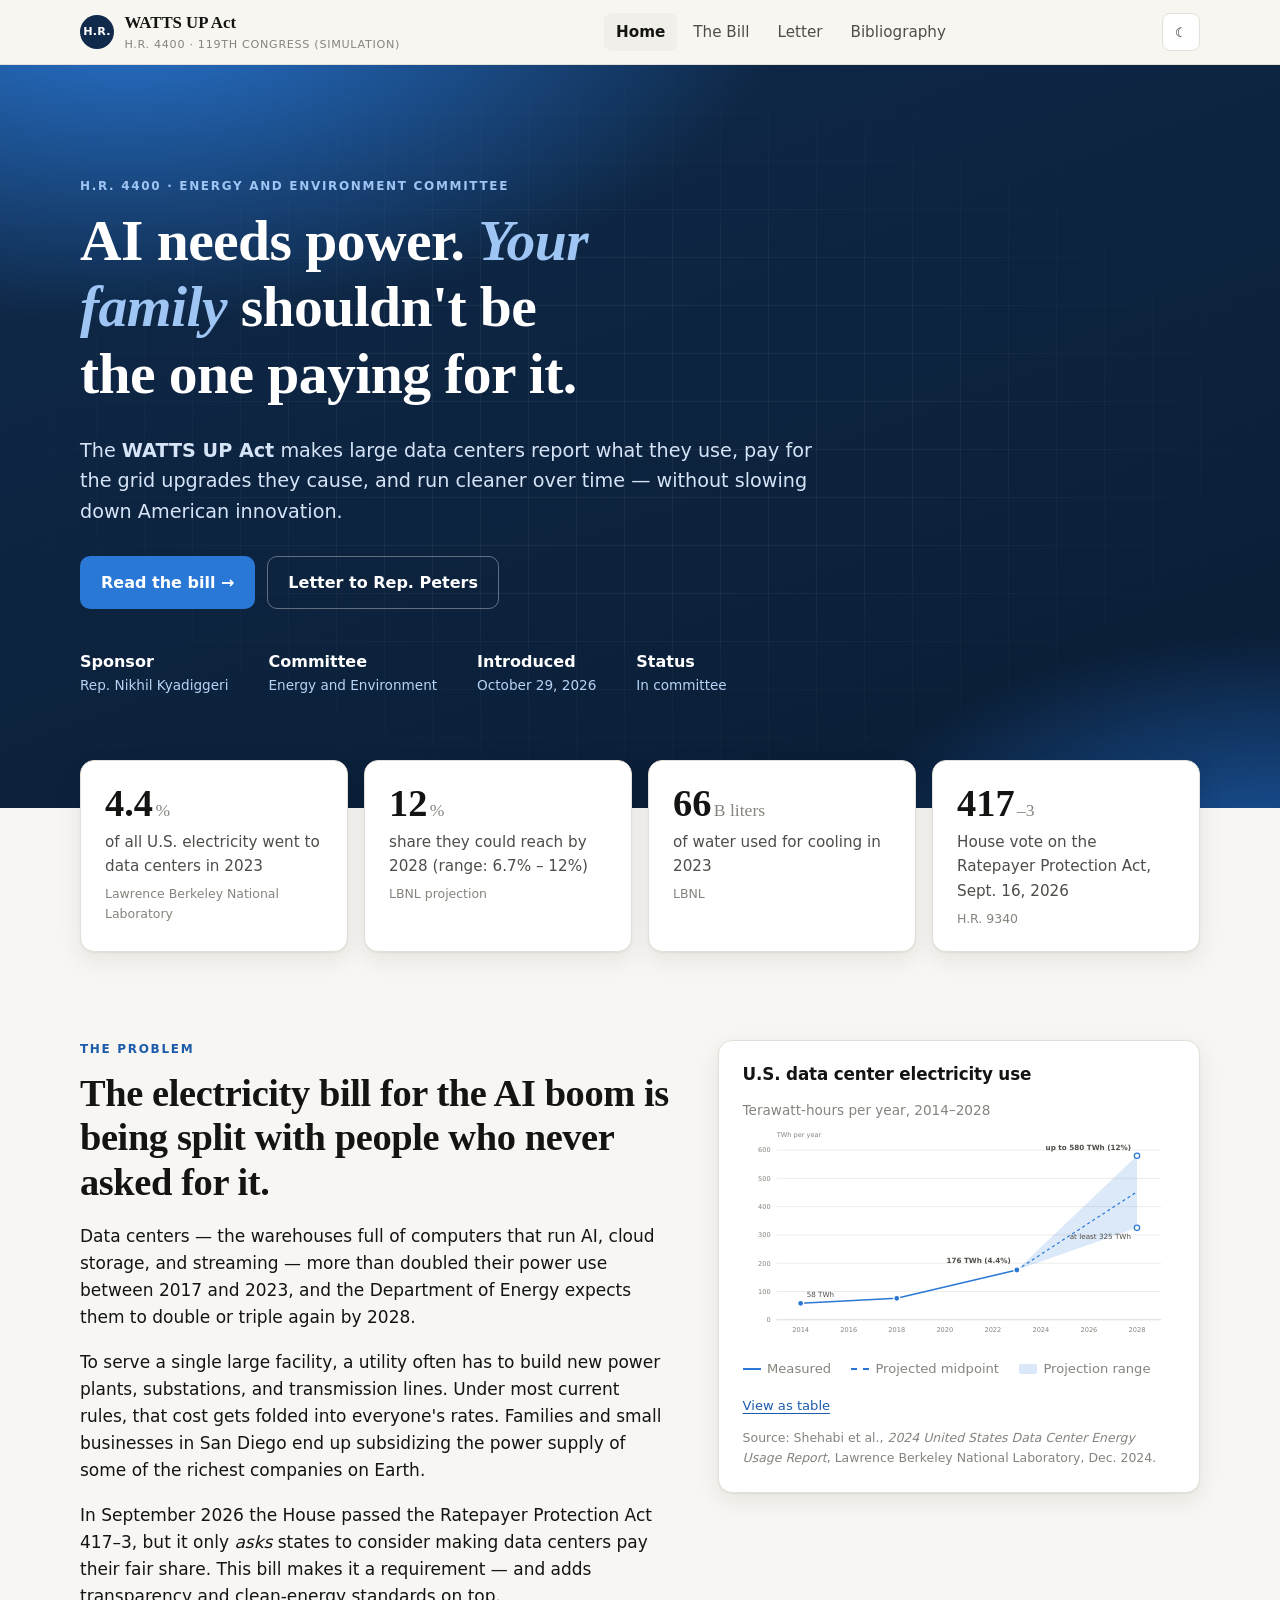
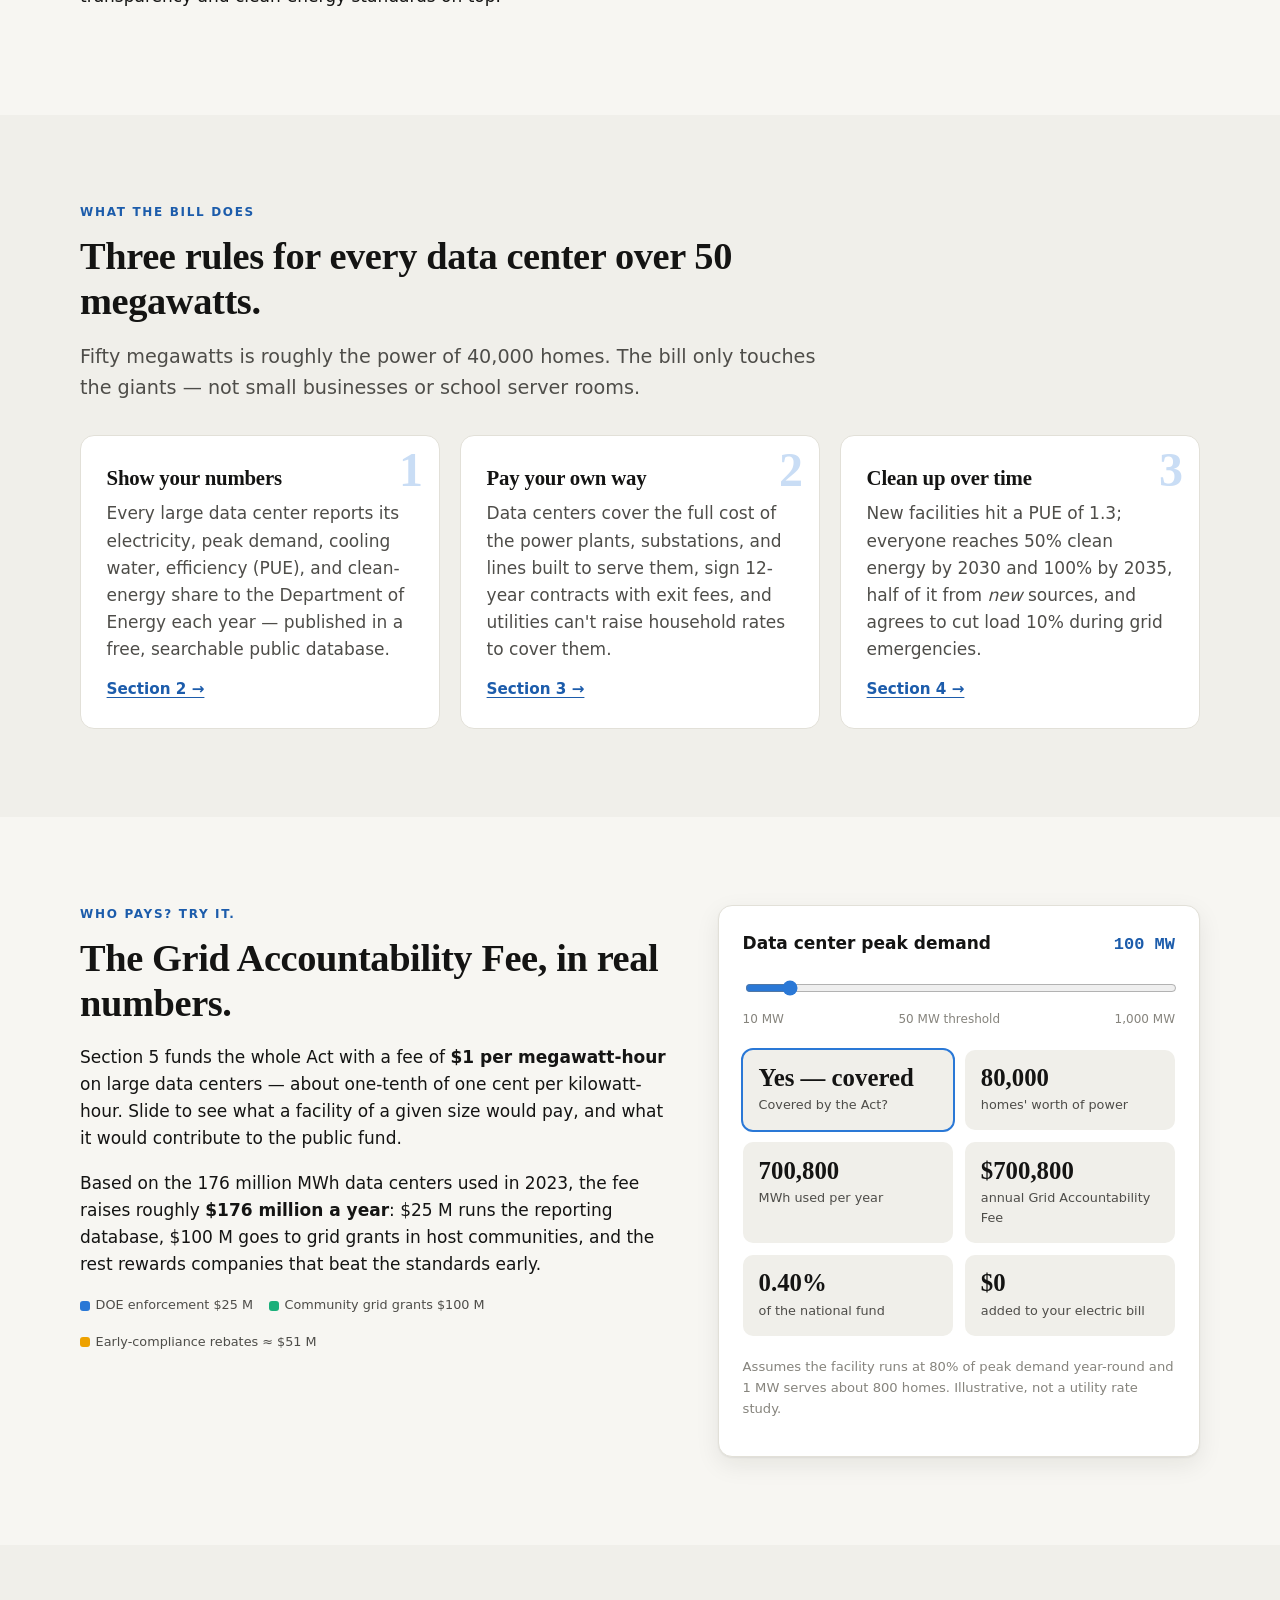
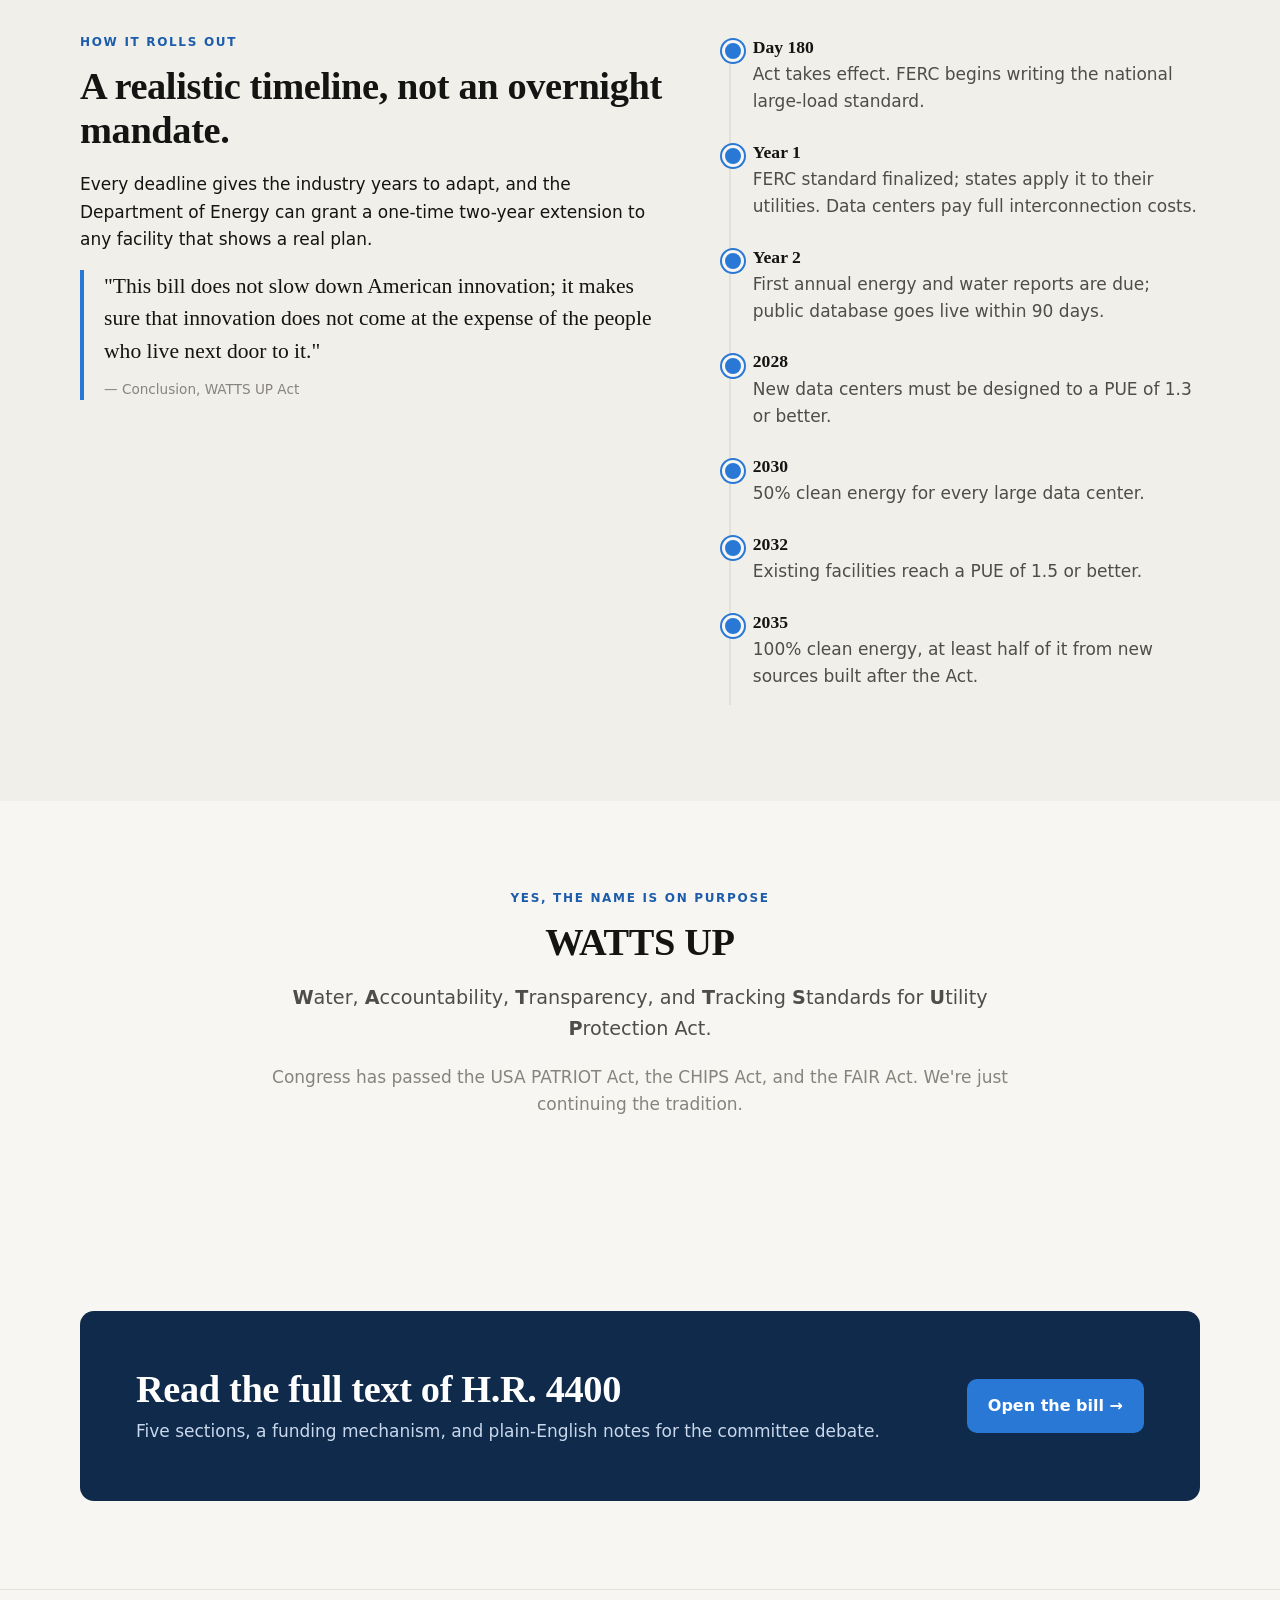
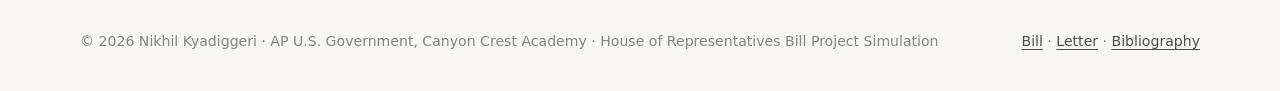
==== index.html @ 98203495 "Publish WATTS UP Act website" ====
<!doctype html>
<html lang="en">
<head>
<meta charset="utf-8">
<meta name="viewport" content="width=device-width, initial-scale=1">
<title>The WATTS UP Act — Data Center Energy Accountability</title>
<meta name="description" content="H.R. 4400, the WATTS UP Act: a student bill requiring large data centers to report their energy and water use, pay for their own grid upgrades, and meet clean energy standards. AP Government House of Representatives simulation.">
<link rel="icon" href="data:image/svg+xml,%3Csvg xmlns='http://www.w3.org/2000/svg' viewBox='0 0 64 64'%3E%3Ccircle cx='32' cy='32' r='30' fill='%230f2a4a'/%3E%3Cpath d='M36 10 20 36h11l-3 18 16-26H33z' fill='%239ec5f4'/%3E%3C/svg%3E">
<link rel="stylesheet" href="styles.css">
<script>try{var t=localStorage.getItem('theme');if(t)document.documentElement.setAttribute('data-theme',t);else if(matchMedia('(prefers-color-scheme: dark)').matches)document.documentElement.setAttribute('data-theme','dark');}catch(e){}</script>
</head>
<body>
<div id="progress" aria-hidden="true"></div>
<header class="site-header">
  <nav class="wrap nav" aria-label="Main">
    <a class="brand" href="index.html"><span class="seal">H.R.</span><span>WATTS UP Act<small>H.R. 4400 · 119th Congress (Simulation)</small></span></a>
    <ul class="nav-links" id="navLinks">
      <li><a href="index.html" aria-current="page">Home</a></li>
      <li><a href="bill.html">The Bill</a></li>
      <li><a href="letter.html">Letter</a></li>
      <li><a href="bibliography.html">Bibliography</a></li>
    </ul>
    <div style="display:flex;gap:.5rem">
      <button class="icon-btn" id="themeBtn" title="Toggle dark mode" aria-label="Toggle dark mode">☾</button>
      <button class="icon-btn menu-btn" id="menuBtn" aria-label="Open menu" aria-controls="navLinks">☰</button>
    </div>
  </nav>
</header>

<main>
  <section class="hero">
    <div class="wrap">
      <div class="eyebrow">H.R. 4400 · Energy and Environment Committee</div>
      <h1>AI needs power. <em>Your family</em> shouldn't be the one paying for it.</h1>
      <p class="lede">The <strong>WATTS UP Act</strong> makes large data centers report what they use, pay for the grid upgrades they cause, and run cleaner over time — without slowing down American innovation.</p>
      <div class="hero-actions">
        <a class="btn btn-primary" href="bill.html">Read the bill →</a>
        <a class="btn btn-ghost" href="letter.html">Letter to Rep. Peters</a>
      </div>
      <div class="hero-meta">
        <div><b>Sponsor</b>Rep. Nikhil Kyadiggeri</div>
        <div><b>Committee</b>Energy and Environment</div>
        <div><b>Introduced</b>October 29, 2026</div>
        <div><b>Status</b>In committee</div>
      </div>
    </div>
  </section>

  <div class="wrap">
    <div class="stats">
      <div class="stat reveal"><div class="value"><span data-count="4.4" data-decimals="1">0</span><small>%</small></div><div class="label">of all U.S. electricity went to data centers in 2023</div><div class="src">Lawrence Berkeley National Laboratory</div></div>
      <div class="stat reveal"><div class="value"><span data-count="12">0</span><small>%</small></div><div class="label">share they could reach by 2028 (range: 6.7% – 12%)</div><div class="src">LBNL projection</div></div>
      <div class="stat reveal"><div class="value"><span data-count="66">0</span><small>B liters</small></div><div class="label">of water used for cooling in 2023</div><div class="src">LBNL</div></div>
      <div class="stat reveal"><div class="value"><span data-count="417">0</span><small>–3</small></div><div class="label">House vote on the Ratepayer Protection Act, Sept. 16, 2026</div><div class="src">H.R. 9340</div></div>
    </div>
  </div>

  <section id="problem">
    <div class="wrap split">
      <div class="reveal">
        <div class="eyebrow">The problem</div>
        <h2>The electricity bill for the AI boom is being split with people who never asked for it.</h2>
        <p>Data centers — the warehouses full of computers that run AI, cloud storage, and streaming — more than doubled their power use between 2017 and 2023, and the Department of Energy expects them to double or triple again by 2028.</p>
        <p>To serve a single large facility, a utility often has to build new power plants, substations, and transmission lines. Under most current rules, that cost gets folded into everyone's rates. Families and small businesses in San Diego end up subsidizing the power supply of some of the richest companies on Earth.</p>
        <p>In September 2026 the House passed the Ratepayer Protection Act 417–3, but it only <em>asks</em> states to consider making data centers pay their fair share. This bill makes it a requirement — and adds transparency and clean-energy standards on top.</p>
      </div>
      <div class="card reveal">
        <div class="chart-head"><h3>U.S. data center electricity use</h3><span class="sub">Terawatt-hours per year, 2014–2028</span></div>
        <div class="chart-wrap" id="energyChart"></div>
        <div class="chart-foot">
          <div class="legend"><span><i></i>Measured</span><span><i class="dash"></i>Projected midpoint</span><span><i class="band"></i>Projection range</span></div>
          <button class="table-toggle" id="tableToggle">View as table</button>
        </div>
        <table class="data" id="chartTable" hidden>
          <thead><tr><th>Year</th><th class="num">TWh</th><th class="num">Share of U.S. electricity</th></tr></thead>
          <tbody>
            <tr><td>2014</td><td class="num">58</td><td class="num">1.5%</td></tr>
            <tr><td>2018</td><td class="num">76</td><td class="num">1.9%</td></tr>
            <tr><td>2023</td><td class="num">176</td><td class="num">4.4%</td></tr>
            <tr><td>2028 (projected)</td><td class="num">325 – 580</td><td class="num">6.7% – 12%</td></tr>
          </tbody>
        </table>
        <p class="muted" style="font-size:.78rem;margin:.75rem 0 0">Source: Shehabi et al., <em>2024 United States Data Center Energy Usage Report</em>, Lawrence Berkeley National Laboratory, Dec. 2024.</p>
      </div>
    </div>
  </section>

  <section id="pillars" style="background:var(--surface-2)">
    <div class="wrap">
      <div class="section-head reveal">
        <div class="eyebrow">What the bill does</div>
        <h2>Three rules for every data center over 50 megawatts.</h2>
        <p class="lede">Fifty megawatts is roughly the power of 40,000 homes. The bill only touches the giants — not small businesses or school server rooms.</p>
      </div>
      <div class="pillars">
        <div class="pillar reveal"><div class="num">1</div><h3>Show your numbers</h3><p>Every large data center reports its electricity, peak demand, cooling water, efficiency (PUE), and clean-energy share to the Department of Energy each year — published in a free, searchable public database.</p><a href="bill.html#sec2">Section 2 →</a></div>
        <div class="pillar reveal"><div class="num">2</div><h3>Pay your own way</h3><p>Data centers cover the full cost of the power plants, substations, and lines built to serve them, sign 12-year contracts with exit fees, and utilities can't raise household rates to cover them.</p><a href="bill.html#sec3">Section 3 →</a></div>
        <div class="pillar reveal"><div class="num">3</div><h3>Clean up over time</h3><p>New facilities hit a PUE of 1.3; everyone reaches 50% clean energy by 2030 and 100% by 2035, half of it from <em>new</em> sources, and agrees to cut load 10% during grid emergencies.</p><a href="bill.html#sec4">Section 4 →</a></div>
      </div>
    </div>
  </section>

  <section id="calculator">
    <div class="wrap split">
      <div class="reveal">
        <div class="eyebrow">Who pays? Try it.</div>
        <h2>The Grid Accountability Fee, in real numbers.</h2>
        <p>Section 5 funds the whole Act with a fee of <strong>$1 per megawatt-hour</strong> on large data centers — about one-tenth of one cent per kilowatt-hour. Slide to see what a facility of a given size would pay, and what it would contribute to the public fund.</p>
        <p>Based on the 176 million MWh data centers used in 2023, the fee raises roughly <strong>$176 million a year</strong>: $25 M runs the reporting database, $100 M goes to grid grants in host communities, and the rest rewards companies that beat the standards early.</p>
        <div class="split-bar" aria-hidden="true"><span class="a" style="width:14.2%"></span><span class="b" style="width:56.8%"></span><span class="c" style="width:29%"></span></div>
        <div class="split-legend" style="margin-top:.5rem"><span><i style="background:var(--accent)"></i>DOE enforcement $25 M</span><span><i style="background:#1baf7a"></i>Community grid grants $100 M</span><span><i style="background:#eda100"></i>Early-compliance rebates ≈ $51 M</span></div>
      </div>
      <div class="card calc reveal">
        <label for="mwSlider">Data center peak demand <output id="mwOut">100 MW</output></label>
        <input type="range" id="mwSlider" min="10" max="1000" step="10" value="100" aria-describedby="calcNote">
        <div class="ticks"><span>10 MW</span><span>50 MW threshold</span><span>1,000 MW</span></div>
        <div class="results">
          <div class="result" id="rCoveredBox"><div class="v" id="rCovered">Yes</div><div class="k">Covered by the Act?</div></div>
          <div class="result"><div class="v" id="rHomes">80,000</div><div class="k">homes' worth of power</div></div>
          <div class="result"><div class="v" id="rMwh">700,800</div><div class="k">MWh used per year</div></div>
          <div class="result"><div class="v" id="rFee">$0.7 M</div><div class="k">annual Grid Accountability Fee</div></div>
          <div class="result"><div class="v" id="rShare">0.40%</div><div class="k">of the national fund</div></div>
          <div class="result"><div class="v" id="rBillShare">$0</div><div class="k">added to your electric bill</div></div>
        </div>
        <p class="note" id="calcNote">Assumes the facility runs at 80% of peak demand year-round and 1 MW serves about 800 homes. Illustrative, not a utility rate study.</p>
      </div>
    </div>
  </section>

  <section id="timeline" style="background:var(--surface-2)">
    <div class="wrap split">
      <div class="reveal">
        <div class="eyebrow">How it rolls out</div>
        <h2>A realistic timeline, not an overnight mandate.</h2>
        <p>Every deadline gives the industry years to adapt, and the Department of Energy can grant a one-time two-year extension to any facility that shows a real plan.</p>
        <blockquote class="quote reveal">"This bill does not slow down American innovation; it makes sure that innovation does not come at the expense of the people who live next door to it."<cite>— Conclusion, WATTS UP Act</cite></blockquote>
      </div>
      <ol class="timeline reveal">
        <li><b>Day 180</b><span>Act takes effect. FERC begins writing the national large-load standard.</span></li>
        <li><b>Year 1</b><span>FERC standard finalized; states apply it to their utilities. Data centers pay full interconnection costs.</span></li>
        <li><b>Year 2</b><span>First annual energy and water reports are due; public database goes live within 90 days.</span></li>
        <li><b>2028</b><span>New data centers must be designed to a PUE of 1.3 or better.</span></li>
        <li><b>2030</b><span>50% clean energy for every large data center.</span></li>
        <li><b>2032</b><span>Existing facilities reach a PUE of 1.5 or better.</span></li>
        <li><b>2035</b><span>100% clean energy, at least half of it from new sources built after the Act.</span></li>
      </ol>
    </div>
  </section>

  <section id="acronym">
    <div class="narrow reveal" style="text-align:center">
      <div class="eyebrow">Yes, the name is on purpose</div>
      <h2>WATTS UP</h2>
      <p class="lede" style="margin-inline:auto"><strong>W</strong>ater, <strong>A</strong>ccountability, <strong>T</strong>ransparency, and <strong>T</strong>racking <strong>S</strong>tandards for <strong>U</strong>tility <strong>P</strong>rotection Act.</p>
      <p class="muted">Congress has passed the USA PATRIOT Act, the CHIPS Act, and the FAIR Act. We're just continuing the tradition.</p>
    </div>
  </section>

  <section>
    <div class="wrap">
      <div class="cta reveal">
        <div><h2>Read the full text of H.R. 4400</h2><p>Five sections, a funding mechanism, and plain-English notes for the committee debate.</p></div>
        <a class="btn btn-primary" href="bill.html">Open the bill →</a>
      </div>
    </div>
  </section>
</main>

<footer class="site-footer">
  <div class="wrap">
    <div>© <span id="year">2026</span> Nikhil Kyadiggeri · AP U.S. Government, Canyon Crest Academy · House of Representatives Bill Project Simulation</div>
    <div><a href="bill.html">Bill</a> · <a href="letter.html">Letter</a> · <a href="bibliography.html">Bibliography</a></div>
  </div>
</footer>
<script src="app.js"></script>
</body>
</html>
---- styles.css ----
/* Data Center Energy Accountability Act — site styles
   Self-contained: no external fonts or libraries. */

:root {
  color-scheme: light;
  --bg: #f7f6f2;
  --surface: #ffffff;
  --surface-2: #f0efea;
  --ink: #141413;
  --ink-2: #4e4d49;
  --muted: #86847d;
  --line: #e2e0d8;
  --navy: #0f2a4a;
  --navy-2: #163b66;
  --accent: #2a78d6;      /* series-1 light */
  --accent-ink: #1c5cab;
  --amber: #c98500;
  --good: #0ca30c;
  --critical: #d03b3b;
  --chart-grid: #e1e0d9;
  --chart-axis: #c3c2b7;
  --shadow: 0 1px 2px rgba(20,20,19,.06), 0 8px 24px rgba(20,20,19,.08);
  --radius: 14px;
  --serif: "Iowan Old Style", "Palatino Linotype", "Book Antiqua", Palatino, Georgia, "Times New Roman", serif;
  --sans: system-ui, -apple-system, "Segoe UI", Roboto, "Helvetica Neue", Arial, sans-serif;
  --mono: ui-monospace, SFMono-Regular, Menlo, Consolas, monospace;
}
:root[data-theme="dark"] {
  color-scheme: dark;
  --bg: #0f0f0e;
  --surface: #1a1a19;
  --surface-2: #232321;
  --ink: #f0efec;
  --ink-2: #c3c2b7;
  --muted: #8f8e87;
  --line: #2c2c2a;
  --navy: #0b1b30;
  --navy-2: #122a4a;
  --accent: #3987e5;      /* series-1 dark */
  --accent-ink: #86b6ef;
  --amber: #eda100;
  --chart-grid: #2c2c2a;
  --chart-axis: #383835;
  --shadow: 0 1px 2px rgba(0,0,0,.4), 0 8px 24px rgba(0,0,0,.35);
}

* { box-sizing: border-box; }
html { scroll-behavior: smooth; }
@media (prefers-reduced-motion: reduce) { html { scroll-behavior: auto; } }
body {
  margin: 0;
  font-family: var(--sans);
  font-size: 17px;
  line-height: 1.6;
  color: var(--ink);
  background: var(--bg);
  -webkit-font-smoothing: antialiased;
}
h1, h2, h3, h4 { font-family: var(--serif); font-weight: 600; line-height: 1.15; margin: 0 0 .5em; letter-spacing: -.01em; }
h1 { font-size: clamp(2.2rem, 5vw, 3.6rem); }
h2 { font-size: clamp(1.7rem, 3.2vw, 2.4rem); }
h3 { font-size: 1.3rem; }
p { margin: 0 0 1em; }
a { color: var(--accent-ink); text-decoration-thickness: 1px; text-underline-offset: 3px; }
a:hover { color: var(--accent); }
.eyebrow { font-family: var(--sans); text-transform: uppercase; letter-spacing: .14em; font-size: .75rem; font-weight: 700; color: var(--accent-ink); margin-bottom: .75rem; }
.lede { font-size: 1.2rem; color: var(--ink-2); max-width: 62ch; }
.muted { color: var(--muted); }
.wrap { width: min(1120px, 100% - 2rem); margin-inline: auto; }
.narrow { width: min(760px, 100% - 2rem); margin-inline: auto; }
section { padding: clamp(3rem, 7vw, 5.5rem) 0; }
.section-head { max-width: 70ch; margin-bottom: 2rem; }

/* Progress bar */
#progress { position: fixed; top: 0; left: 0; height: 3px; width: 0; background: var(--accent); z-index: 60; transition: width .1s linear; }

/* Header */
.site-header {
  position: sticky; top: 0; z-index: 50;
  background: color-mix(in srgb, var(--bg) 86%, transparent);
  backdrop-filter: saturate(160%) blur(10px);
  -webkit-backdrop-filter: saturate(160%) blur(10px);
  border-bottom: 1px solid var(--line);
}
.nav { display: flex; align-items: center; justify-content: space-between; gap: 1rem; height: 64px; }
.brand { display: flex; align-items: center; gap: .65rem; text-decoration: none; color: var(--ink); font-family: var(--serif); font-weight: 700; font-size: 1.05rem; }
.brand .seal { width: 34px; height: 34px; border-radius: 50%; background: var(--navy); display: grid; place-items: center; color: #fff; font-family: var(--sans); font-size: .7rem; font-weight: 800; letter-spacing: .02em; }
.brand small { display: block; font-family: var(--sans); font-weight: 500; font-size: .7rem; color: var(--muted); letter-spacing: .06em; text-transform: uppercase; }
.nav-links { display: flex; align-items: center; gap: .25rem; list-style: none; margin: 0; padding: 0; }
.nav-links a { display: inline-block; padding: .45rem .75rem; border-radius: 8px; text-decoration: none; color: var(--ink-2); font-weight: 500; font-size: .95rem; }
.nav-links a:hover { background: var(--surface-2); color: var(--ink); }
.nav-links a[aria-current="page"] { color: var(--ink); background: var(--surface-2); font-weight: 600; }
.icon-btn { border: 1px solid var(--line); background: var(--surface); color: var(--ink); border-radius: 8px; width: 38px; height: 38px; display: grid; place-items: center; cursor: pointer; }
.icon-btn:hover { background: var(--surface-2); }
.menu-btn { display: none; }
@media (max-width: 760px) {
  .menu-btn { display: grid; }
  .nav-links { display: none; position: absolute; top: 64px; left: 0; right: 0; flex-direction: column; align-items: stretch; background: var(--surface); border-bottom: 1px solid var(--line); padding: .5rem 1rem 1rem; box-shadow: var(--shadow); }
  .nav-links.open { display: flex; }
  .nav-links a { padding: .8rem .75rem; }
}

/* Buttons */
.btn { display: inline-flex; align-items: center; gap: .5rem; padding: .8rem 1.25rem; border-radius: 10px; font-weight: 600; text-decoration: none; border: 1px solid transparent; cursor: pointer; font-size: 1rem; transition: transform .15s ease, background .15s ease; }
.btn:hover { transform: translateY(-1px); }
.btn-primary { background: var(--accent); color: #fff; }
.btn-primary:hover { background: var(--accent-ink); color: #fff; }
.btn-ghost { background: transparent; color: #fff; border-color: rgba(255,255,255,.35); }
.btn-ghost:hover { background: rgba(255,255,255,.1); }
.btn-outline { background: var(--surface); color: var(--ink); border-color: var(--line); }
.btn-outline:hover { background: var(--surface-2); }

/* Hero */
.hero {
  position: relative; overflow: hidden; color: #fff;
  background: radial-gradient(1200px 600px at 10% -10%, #2a78d6 0%, transparent 55%),
              radial-gradient(900px 500px at 100% 110%, #1c5cab 0%, transparent 50%),
              linear-gradient(160deg, var(--navy) 0%, #0a1c33 100%);
  padding: clamp(4rem, 9vw, 7rem) 0;
}
.hero::after { content: ""; position: absolute; inset: 0; background-image: linear-gradient(rgba(255,255,255,.05) 1px, transparent 1px), linear-gradient(90deg, rgba(255,255,255,.05) 1px, transparent 1px); background-size: 48px 48px; mask-image: radial-gradient(ellipse at center, #000 30%, transparent 75%); pointer-events: none; }
.hero .wrap { position: relative; z-index: 1; }
.hero .eyebrow { color: #9ec5f4; }
.hero h1 { color: #fff; max-width: 18ch; }
.hero h1 em { font-style: italic; color: #9ec5f4; }
.hero .lede { color: #d6e4f7; }
.hero-actions { display: flex; flex-wrap: wrap; gap: .75rem; margin-top: 1.75rem; }
.hero-meta { margin-top: 2.5rem; display: flex; flex-wrap: wrap; gap: 1.5rem 2.5rem; font-size: .85rem; color: #b7d3f6; }
.hero-meta b { display: block; color: #fff; font-size: 1rem; }

/* Stat tiles */
.stats { display: grid; grid-template-columns: repeat(auto-fit, minmax(220px, 1fr)); gap: 1rem; margin-top: -3rem; position: relative; z-index: 2; }
.stat { background: var(--surface); border: 1px solid var(--line); border-radius: var(--radius); padding: 1.4rem 1.5rem; box-shadow: var(--shadow); }
.stat .value { font-family: var(--serif); font-size: 2.4rem; font-weight: 700; line-height: 1; color: var(--ink); }
.stat .value small { font-size: 1.1rem; color: var(--muted); font-weight: 500; margin-left: .15rem; }
.stat .label { color: var(--ink-2); margin-top: .5rem; font-size: .95rem; }
.stat .src { color: var(--muted); font-size: .78rem; margin-top: .35rem; }

/* Pillars */
.pillars { display: grid; grid-template-columns: repeat(auto-fit, minmax(260px, 1fr)); gap: 1.25rem; }
.pillar { background: var(--surface); border: 1px solid var(--line); border-radius: var(--radius); padding: 1.6rem; position: relative; overflow: hidden; transition: transform .2s ease, box-shadow .2s ease; }
.pillar:hover { transform: translateY(-3px); box-shadow: var(--shadow); }
.pillar .num { font-family: var(--serif); font-size: 3rem; line-height: 1; color: var(--accent); opacity: .25; position: absolute; top: .6rem; right: 1rem; font-weight: 700; }
.pillar h3 { margin-top: .25rem; }
.pillar p { color: var(--ink-2); margin-bottom: .75rem; }
.pillar a { font-weight: 600; font-size: .95rem; }

/* Two-column */
.split { display: grid; grid-template-columns: 1.1fr .9fr; gap: 3rem; align-items: start; }
@media (max-width: 860px) { .split { grid-template-columns: 1fr; } }

/* Chart */
.card { background: var(--surface); border: 1px solid var(--line); border-radius: var(--radius); padding: 1.5rem; box-shadow: var(--shadow); }
.chart-head { display: flex; justify-content: space-between; align-items: baseline; gap: 1rem; flex-wrap: wrap; margin-bottom: .5rem; }
.chart-head h3 { margin: 0; font-family: var(--sans); font-size: 1.05rem; font-weight: 700; }
.chart-head .sub { color: var(--muted); font-size: .85rem; }
.chart-wrap { position: relative; }
.chart-wrap svg { width: 100%; height: auto; display: block; font-family: var(--sans); }
.chart-wrap .tip { position: absolute; pointer-events: none; background: var(--ink); color: var(--bg); padding: .5rem .7rem; border-radius: 8px; font-size: .82rem; line-height: 1.35; white-space: nowrap; transform: translate(-50%, calc(-100% - 12px)); opacity: 0; transition: opacity .12s ease; box-shadow: var(--shadow); }
.chart-wrap .tip.show { opacity: 1; }
.chart-wrap .tip b { display: block; font-size: .9rem; }
.chart-foot { display: flex; justify-content: space-between; gap: 1rem; flex-wrap: wrap; align-items: center; margin-top: .75rem; font-size: .82rem; color: var(--muted); }
.legend { display: flex; gap: 1.25rem; flex-wrap: wrap; }
.legend span { display: inline-flex; align-items: center; gap: .4rem; }
.legend i { width: 18px; height: 0; border-top: 2px solid var(--accent); display: inline-block; }
.legend i.dash { border-top-style: dashed; }
.legend i.band { width: 18px; height: 10px; border: 0; background: var(--accent); opacity: .18; border-radius: 2px; }
.table-toggle { background: none; border: 0; color: var(--accent-ink); font: inherit; font-size: .82rem; cursor: pointer; text-decoration: underline; text-underline-offset: 3px; padding: 0; }
table.data { width: 100%; border-collapse: collapse; margin-top: 1rem; font-size: .9rem; }
table.data th, table.data td { text-align: left; padding: .5rem .6rem; border-bottom: 1px solid var(--line); }
table.data td.num { font-variant-numeric: tabular-nums; text-align: right; }
table.data th.num { text-align: right; }

/* Calculator */
.calc { display: grid; gap: 1.25rem; }
.calc label { font-weight: 600; display: flex; justify-content: space-between; align-items: baseline; }
.calc label output { font-family: var(--mono); font-weight: 600; color: var(--accent-ink); }
.calc input[type=range] { width: 100%; accent-color: var(--accent); }
.calc .ticks { display: flex; justify-content: space-between; font-size: .75rem; color: var(--muted); margin-top: -.5rem; }
.results { display: grid; grid-template-columns: repeat(auto-fit, minmax(150px, 1fr)); gap: .75rem; }
.result { background: var(--surface-2); border-radius: 10px; padding: .9rem 1rem; }
.result .v { font-family: var(--serif); font-size: 1.55rem; font-weight: 700; line-height: 1.1; }
.result .k { font-size: .8rem; color: var(--ink-2); margin-top: .25rem; }
.calc .note { font-size: .82rem; color: var(--muted); }
.calc .split-bar { display: flex; height: 14px; border-radius: 7px; overflow: hidden; gap: 2px; background: var(--surface-2); }
.calc .split-bar span { display: block; height: 100%; transition: width .3s ease; }
.calc .split-bar .a { background: var(--accent); }
.calc .split-bar .b { background: #1baf7a; }
.calc .split-bar .c { background: #eda100; }
.split-legend { display: flex; flex-wrap: wrap; gap: 1rem; font-size: .8rem; color: var(--ink-2); }
.split-legend i { display: inline-block; width: 10px; height: 10px; border-radius: 3px; margin-right: .35rem; vertical-align: middle; }

/* Timeline */
.timeline { list-style: none; margin: 0; padding: 0; display: grid; gap: 0; position: relative; }
.timeline::before { content: ""; position: absolute; left: 11px; top: 8px; bottom: 8px; width: 2px; background: var(--line); }
.timeline li { position: relative; padding: 0 0 1.4rem 2.2rem; }
.timeline li::before { content: ""; position: absolute; left: 4px; top: .45rem; width: 16px; height: 16px; border-radius: 50%; background: var(--accent); border: 3px solid var(--bg); box-shadow: 0 0 0 2px var(--accent); }
.timeline b { display: block; font-family: var(--serif); font-size: 1.1rem; }
.timeline span { color: var(--ink-2); }

/* Bill page */
.doc-layout { display: grid; grid-template-columns: 240px 1fr; gap: 3rem; align-items: start; }
@media (max-width: 900px) { .doc-layout { grid-template-columns: 1fr; } .toc { position: static !important; } }
.toc { position: sticky; top: 84px; }
.toc ol { list-style: none; margin: 0; padding: 0; border-left: 2px solid var(--line); }
.toc li a { display: block; padding: .45rem .9rem; color: var(--ink-2); text-decoration: none; font-size: .92rem; border-left: 2px solid transparent; margin-left: -2px; }
.toc li a:hover { color: var(--ink); }
.toc li a.active { color: var(--accent-ink); border-left-color: var(--accent); font-weight: 600; }
.toc .tools { margin-top: 1rem; display: grid; gap: .5rem; }
.bill-paper { background: var(--surface); border: 1px solid var(--line); border-radius: var(--radius); padding: clamp(1.5rem, 4vw, 3rem); box-shadow: var(--shadow); }
.bill-paper .header-block { text-align: center; border-bottom: 1px solid var(--line); padding-bottom: 1.5rem; margin-bottom: 2rem; }
.bill-paper .header-block .congress { font-family: var(--sans); text-transform: uppercase; letter-spacing: .16em; font-size: .75rem; color: var(--muted); }
.bill-paper .header-block .hr { font-family: var(--serif); font-size: 1.5rem; font-weight: 700; margin: .25rem 0; }
.bill-paper .header-block .intro { color: var(--ink-2); font-size: .95rem; }
.bill-paper .enact { font-style: italic; color: var(--ink-2); margin: 1.25rem 0 2rem; }
.bill-section { border-top: 1px solid var(--line); padding: 1.5rem 0 0; margin-top: 1.5rem; scroll-margin-top: 90px; }
.bill-section h2 { font-size: 1.35rem; display: flex; align-items: center; justify-content: space-between; gap: 1rem; cursor: pointer; margin: 0; }
.bill-section h2 .chev { width: 28px; height: 28px; border-radius: 50%; border: 1px solid var(--line); display: grid; place-items: center; font-size: .9rem; color: var(--muted); transition: transform .2s ease; flex: none; }
.bill-section.collapsed h2 .chev { transform: rotate(-90deg); }
.bill-section .body { margin-top: 1rem; overflow: hidden; }
.bill-section.collapsed .body { display: none; }
.bill-section .plain { background: var(--surface-2); border-left: 3px solid var(--accent); padding: .8rem 1rem; border-radius: 0 8px 8px 0; margin-top: 1rem; font-size: .95rem; }
.bill-section .plain b { color: var(--accent-ink); }
.bill-section ol.clauses { padding-left: 1.3rem; }
.bill-section ol.clauses li { margin-bottom: .55rem; }
.bill-section ol.clauses li::marker { color: var(--accent-ink); font-weight: 600; }
.signature { margin-top: 2rem; border-top: 1px solid var(--line); padding-top: 1.25rem; color: var(--ink-2); font-size: .95rem; }
.signature b { color: var(--ink); }
.pill { display: inline-block; padding: .2rem .6rem; border-radius: 999px; background: var(--surface-2); font-size: .78rem; font-weight: 600; color: var(--ink-2); }
.toast { position: fixed; left: 50%; bottom: 24px; transform: translate(-50%, 20px); background: var(--ink); color: var(--bg); padding: .6rem 1rem; border-radius: 10px; font-size: .9rem; opacity: 0; transition: all .2s ease; z-index: 70; pointer-events: none; }
.toast.show { opacity: 1; transform: translate(-50%, 0); }

/* Letter page */
.letter-paper { background: var(--surface); border: 1px solid var(--line); border-radius: var(--radius); padding: clamp(1.75rem, 5vw, 3.5rem); box-shadow: var(--shadow); font-family: var(--serif); font-size: 1.08rem; line-height: 2; }
.letter-paper p { margin-bottom: 1.2em; }
.letter-paper .addr { line-height: 1.5; margin-bottom: 1.5em; }
.letter-paper .sig { margin-top: 1.5em; }
.proof { margin-top: 2rem; }
.proof .frame { border: 2px dashed var(--line); border-radius: var(--radius); padding: 2rem; text-align: center; color: var(--muted); background: var(--surface-2); }
.proof img { max-width: 100%; border-radius: 10px; border: 1px solid var(--line); box-shadow: var(--shadow); }

/* Bibliography */
.refs { list-style: none; margin: 0; padding: 0; display: grid; gap: .75rem; }
.refs li { background: var(--surface); border: 1px solid var(--line); border-radius: 12px; padding: 1rem 1.25rem; padding-left: 2.25rem; text-indent: -1rem; line-height: 1.55; }
.refs li em { font-style: italic; }
.refs li a { word-break: break-all; }
.refs li .tag { display: inline-block; text-indent: 0; margin-left: .5rem; padding: .1rem .5rem; border-radius: 999px; background: var(--surface-2); font-size: .72rem; color: var(--muted); font-weight: 600; vertical-align: middle; }
.callout { background: var(--surface-2); border-left: 4px solid var(--accent); padding: 1rem 1.25rem; border-radius: 0 10px 10px 0; }

/* Footer */
.site-footer { border-top: 1px solid var(--line); padding: 2.5rem 0; color: var(--muted); font-size: .88rem; }
.site-footer .wrap { display: flex; justify-content: space-between; gap: 1rem; flex-wrap: wrap; }
.site-footer a { color: var(--ink-2); }

/* Reveal animation */
.reveal { opacity: 0; transform: translateY(14px); transition: opacity .6s ease, transform .6s ease; }
.reveal.in { opacity: 1; transform: none; }
@media (prefers-reduced-motion: reduce) { .reveal { opacity: 1; transform: none; transition: none; } }

/* Utilities */
.grid-2 { display: grid; grid-template-columns: repeat(auto-fit, minmax(280px, 1fr)); gap: 1.25rem; }
.sr-only { position: absolute; width: 1px; height: 1px; overflow: hidden; clip: rect(0 0 0 0); }
.quote { font-family: var(--serif); font-size: 1.35rem; line-height: 1.5; border-left: 4px solid var(--accent); padding-left: 1.25rem; color: var(--ink); margin: 0; }
.quote cite { display: block; font-family: var(--sans); font-size: .85rem; color: var(--muted); margin-top: .75rem; font-style: normal; }
.cta { background: var(--navy); color: #fff; border-radius: var(--radius); padding: clamp(2rem, 5vw, 3.5rem); display: flex; justify-content: space-between; align-items: center; gap: 2rem; flex-wrap: wrap; }
.cta h2 { color: #fff; margin: 0; }
.cta p { color: #c9d8ec; margin: .4rem 0 0; }
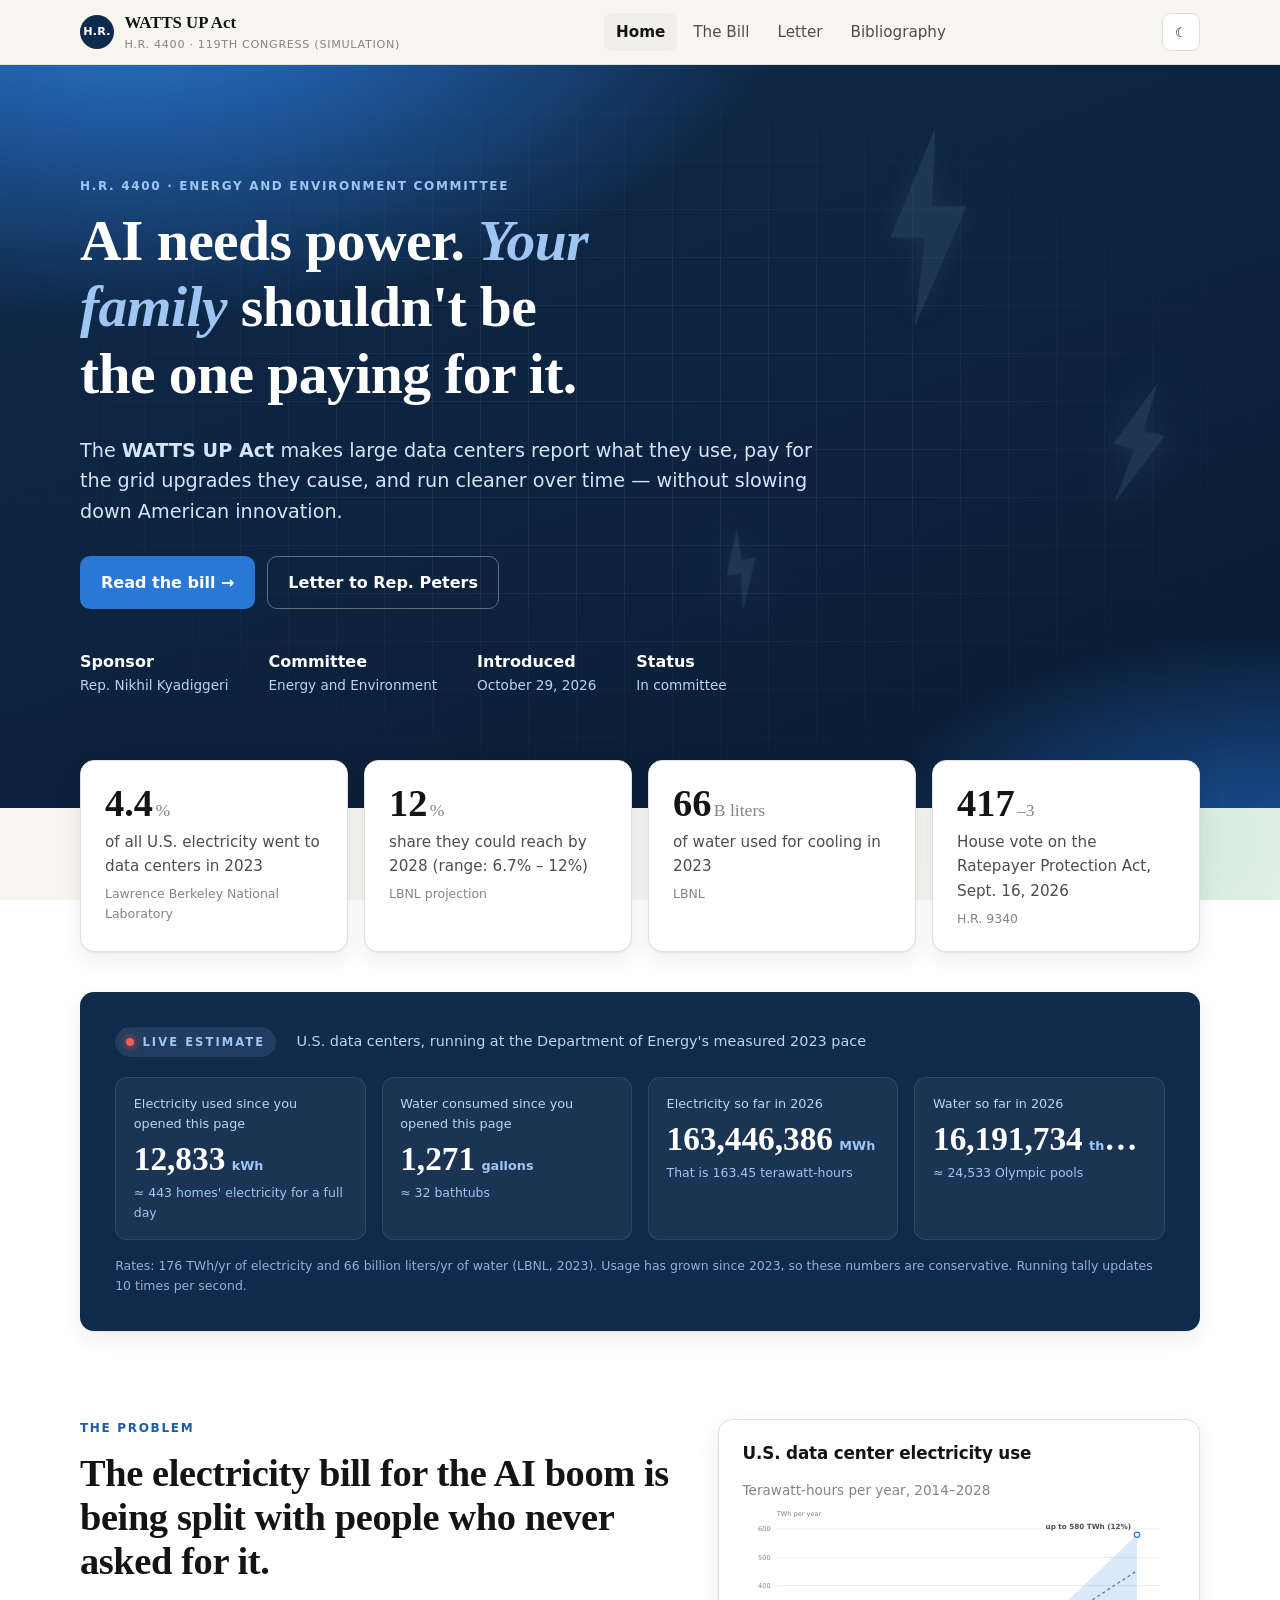
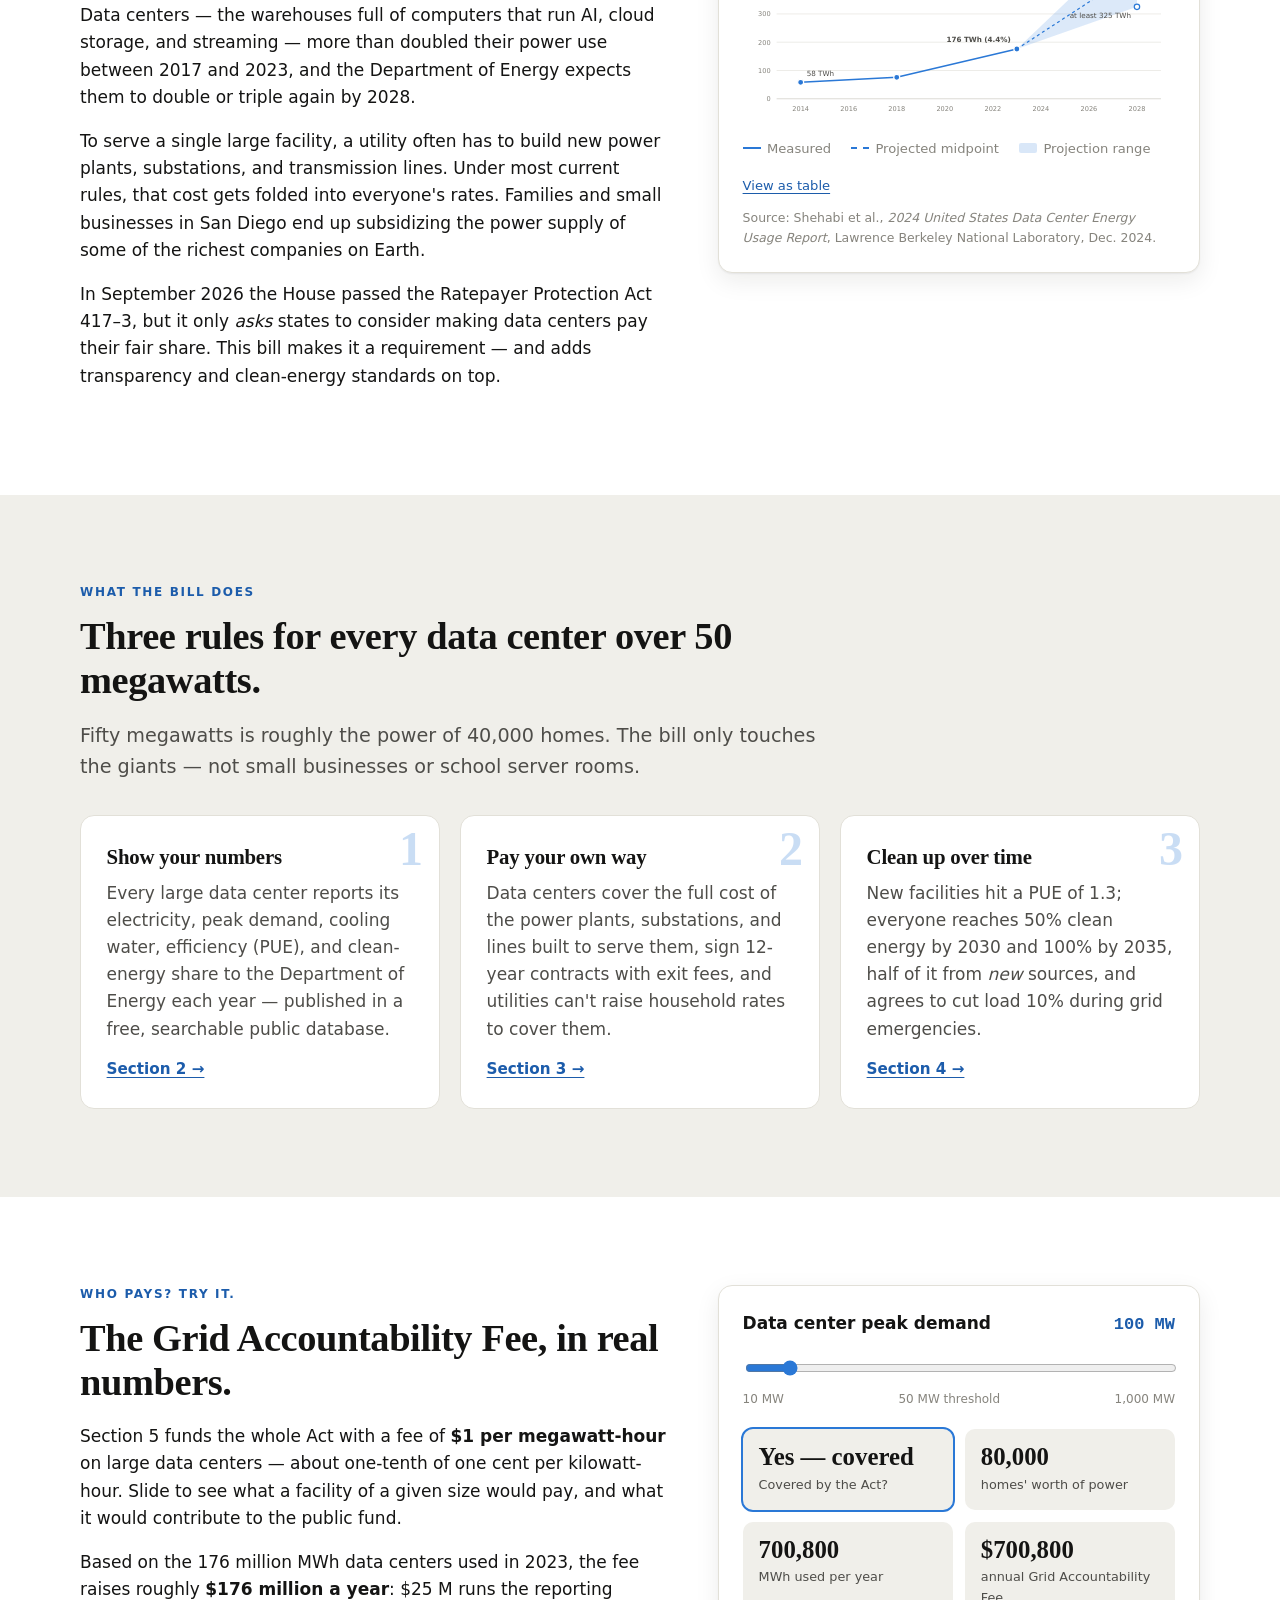
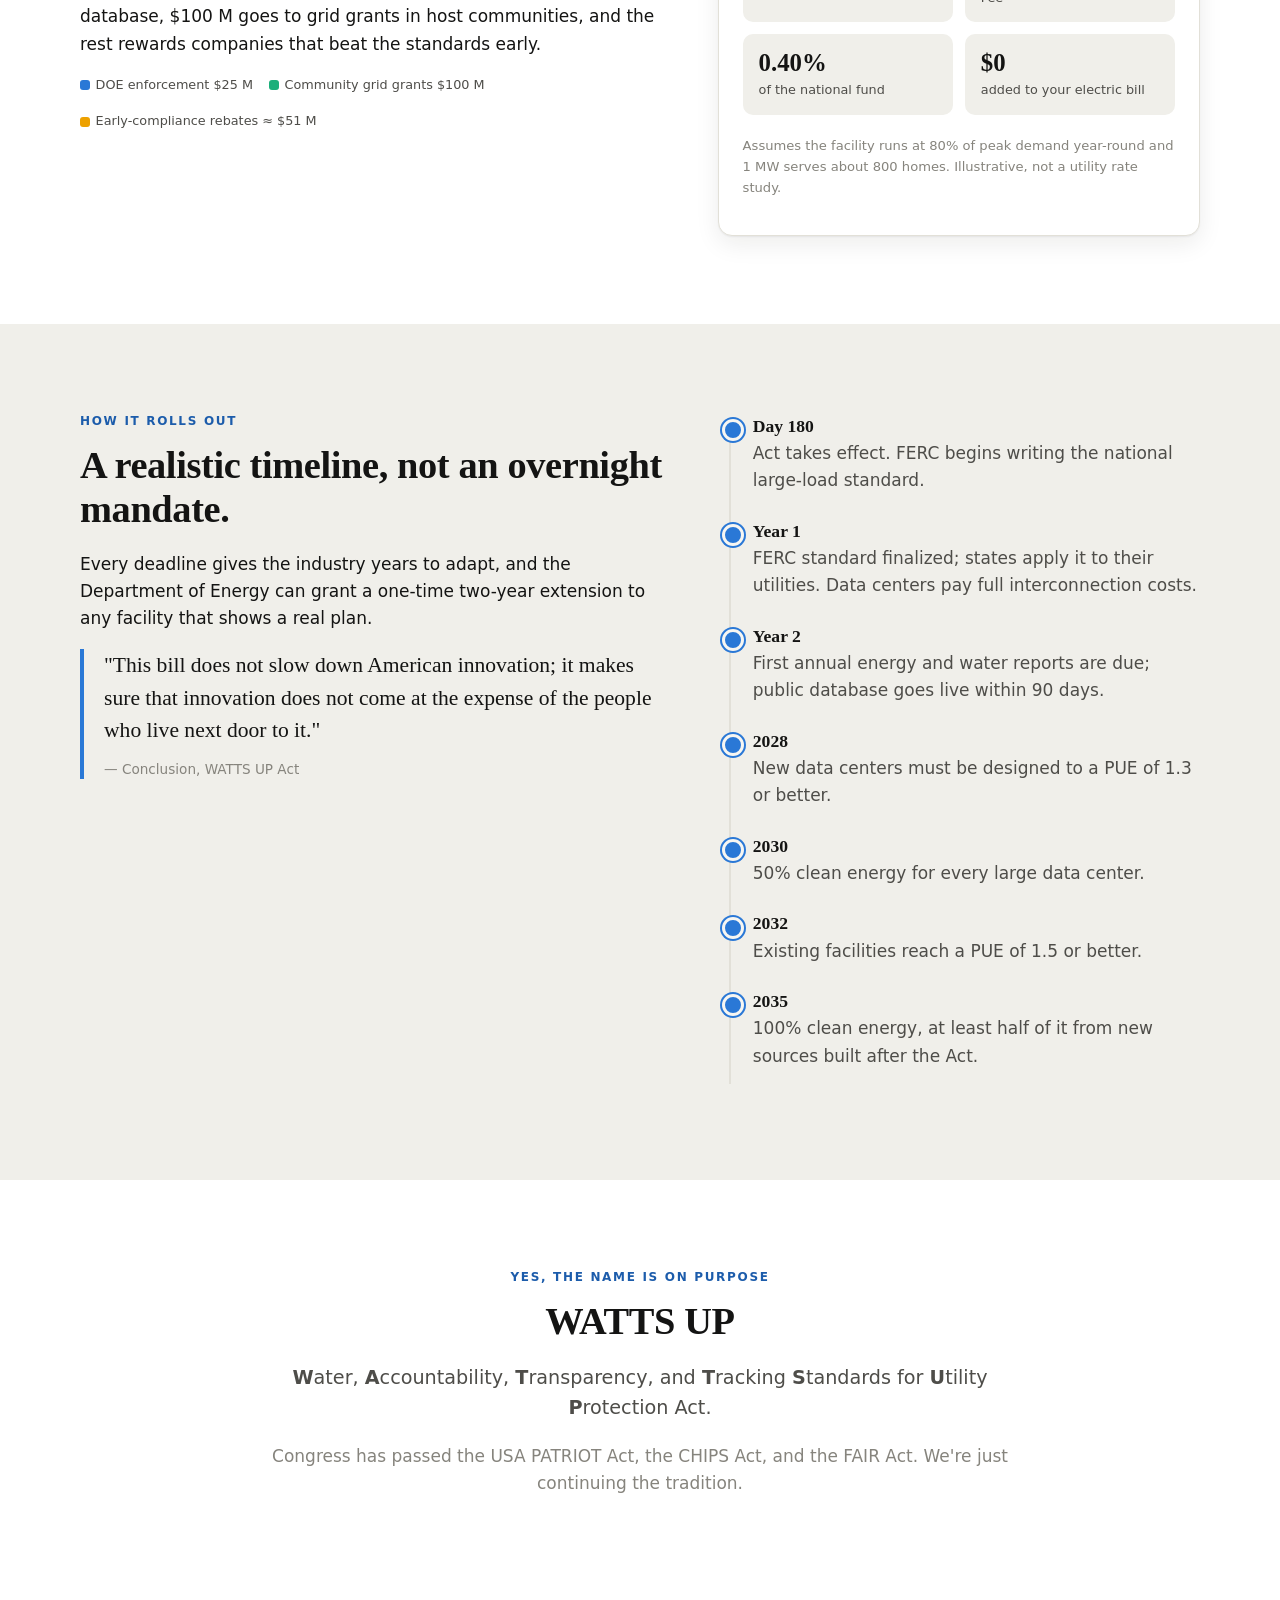
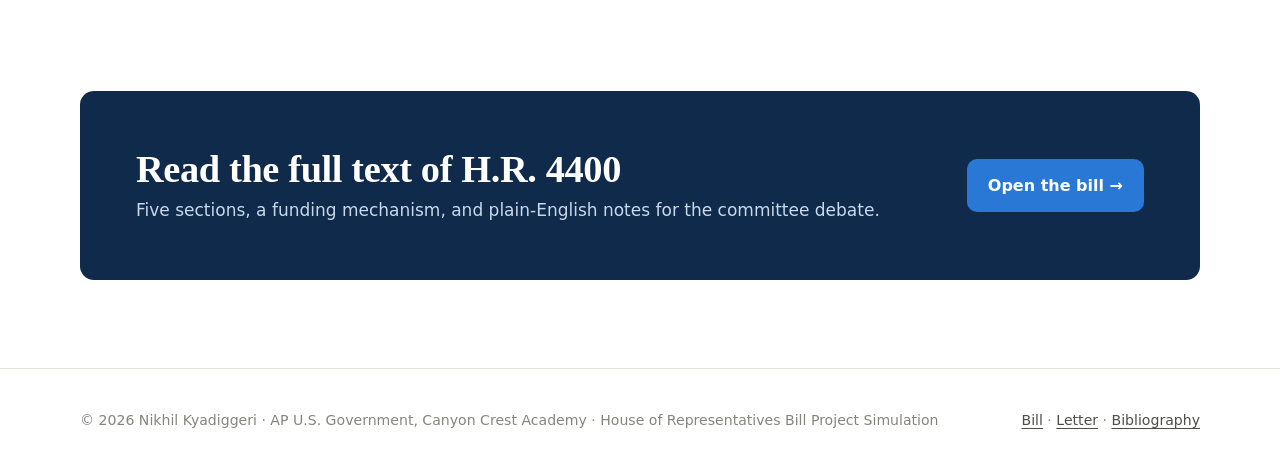
==== commit 7107f395: "Publish WATTS UP Act website" ====
--- a/index.html
+++ b/index.html
@@ -9,7 +9,14 @@
 <link rel="stylesheet" href="styles.css">
 <script>try{var t=localStorage.getItem('theme');if(t)document.documentElement.setAttribute('data-theme',t);else if(matchMedia('(prefers-color-scheme: dark)').matches)document.documentElement.setAttribute('data-theme','dark');}catch(e){}</script>
 </head>
-<body>
+<body class="home">
+<div id="intro" aria-hidden="true"><canvas id="introCanvas"></canvas><div class="intro-label"><span class="intro-dot"></span>POWERING ON</div></div>
+<div class="bg-layer" aria-hidden="true">
+  <canvas id="circuitCanvas"></canvas>
+  <div class="orb orb-1" data-speed="-0.18"></div>
+  <div class="orb orb-2" data-speed="0.12"></div>
+  <div class="orb orb-3" data-speed="-0.08"></div>
+</div>
 <div id="progress" aria-hidden="true"></div>
 <header class="site-header">
   <nav class="wrap nav" aria-label="Main">
@@ -29,6 +36,11 @@
 
 <main>
   <section class="hero">
+    <div class="hero-bolts" aria-hidden="true">
+      <svg class="bolt bolt-a" data-speed="0.25" viewBox="0 0 64 120"><path d="M38 2 12 66h20l-6 52 30-70H36z"/></svg>
+      <svg class="bolt bolt-b" data-speed="-0.2" viewBox="0 0 64 120"><path d="M38 2 12 66h20l-6 52 30-70H36z"/></svg>
+      <svg class="bolt bolt-c" data-speed="0.4" viewBox="0 0 64 120"><path d="M38 2 12 66h20l-6 52 30-70H36z"/></svg>
+    </div>
     <div class="wrap">
       <div class="eyebrow">H.R. 4400 · Energy and Environment Committee</div>
       <h1>AI needs power. <em>Your family</em> shouldn't be the one paying for it.</h1>
@@ -54,6 +66,40 @@
       <div class="stat reveal"><div class="value"><span data-count="417">0</span><small>–3</small></div><div class="label">House vote on the Ratepayer Protection Act, Sept. 16, 2026</div><div class="src">H.R. 9340</div></div>
     </div>
   </div>
+
+  <section id="live" class="live-section">
+    <div class="wrap">
+      <div class="live-card reveal">
+        <div class="live-head">
+          <div class="live-badge"><span class="live-dot"></span>LIVE ESTIMATE</div>
+          <div class="live-sub">U.S. data centers, running at the Department of Energy's measured 2023 pace</div>
+        </div>
+        <div class="live-grid">
+          <div class="live-item">
+            <div class="live-k">Electricity used since you opened this page</div>
+            <div class="live-v"><span id="liveKwh">0</span><small>kWh</small></div>
+            <div class="live-note">≈ <span id="liveHomes">0</span> homes' electricity for a full day</div>
+          </div>
+          <div class="live-item">
+            <div class="live-k">Water consumed since you opened this page</div>
+            <div class="live-v"><span id="liveGal">0</span><small>gallons</small></div>
+            <div class="live-note">≈ <span id="livePools">0</span> bathtubs</div>
+          </div>
+          <div class="live-item">
+            <div class="live-k">Electricity so far in <span id="liveYear">2026</span></div>
+            <div class="live-v"><span id="liveYtd">0</span><small>MWh</small></div>
+            <div class="live-note">That is <span id="liveYtdTwh">0</span> terawatt-hours</div>
+          </div>
+          <div class="live-item">
+            <div class="live-k">Water so far in <span id="liveYear2">2026</span></div>
+            <div class="live-v"><span id="liveYtdGal">0</span><small>thousand gal</small></div>
+            <div class="live-note">≈ <span id="liveYtdOlympic">0</span> Olympic pools</div>
+          </div>
+        </div>
+        <p class="live-foot">Rates: 176 TWh/yr of electricity and 66 billion liters/yr of water (LBNL, 2023). Usage has grown since 2023, so these numbers are conservative. Running tally updates 10 times per second.</p>
+      </div>
+    </div>
+  </section>
 
   <section id="problem">
     <div class="wrap split">
@@ -93,9 +139,9 @@
         <p class="lede">Fifty megawatts is roughly the power of 40,000 homes. The bill only touches the giants — not small businesses or school server rooms.</p>
       </div>
       <div class="pillars">
-        <div class="pillar reveal"><div class="num">1</div><h3>Show your numbers</h3><p>Every large data center reports its electricity, peak demand, cooling water, efficiency (PUE), and clean-energy share to the Department of Energy each year — published in a free, searchable public database.</p><a href="bill.html#sec2">Section 2 →</a></div>
-        <div class="pillar reveal"><div class="num">2</div><h3>Pay your own way</h3><p>Data centers cover the full cost of the power plants, substations, and lines built to serve them, sign 12-year contracts with exit fees, and utilities can't raise household rates to cover them.</p><a href="bill.html#sec3">Section 3 →</a></div>
-        <div class="pillar reveal"><div class="num">3</div><h3>Clean up over time</h3><p>New facilities hit a PUE of 1.3; everyone reaches 50% clean energy by 2030 and 100% by 2035, half of it from <em>new</em> sources, and agrees to cut load 10% during grid emergencies.</p><a href="bill.html#sec4">Section 4 →</a></div>
+        <div class="pillar reveal"><div class="num" data-speed="0.15">1</div><h3>Show your numbers</h3><p>Every large data center reports its electricity, peak demand, cooling water, efficiency (PUE), and clean-energy share to the Department of Energy each year — published in a free, searchable public database.</p><a href="bill.html#sec2">Section 2 →</a></div>
+        <div class="pillar reveal"><div class="num" data-speed="0.25">2</div><h3>Pay your own way</h3><p>Data centers cover the full cost of the power plants, substations, and lines built to serve them, sign 12-year contracts with exit fees, and utilities can't raise household rates to cover them.</p><a href="bill.html#sec3">Section 3 →</a></div>
+        <div class="pillar reveal"><div class="num" data-speed="0.35">3</div><h3>Clean up over time</h3><p>New facilities hit a PUE of 1.3; everyone reaches 50% clean energy by 2030 and 100% by 2035, half of it from <em>new</em> sources, and agrees to cut load 10% during grid emergencies.</p><a href="bill.html#sec4">Section 4 →</a></div>
       </div>
     </div>
   </section>
--- a/styles.css
+++ b/styles.css
@@ -265,3 +265,71 @@
 .cta { background: var(--navy); color: #fff; border-radius: var(--radius); padding: clamp(2rem, 5vw, 3.5rem); display: flex; justify-content: space-between; align-items: center; gap: 2rem; flex-wrap: wrap; }
 .cta h2 { color: #fff; margin: 0; }
 .cta p { color: #c9d8ec; margin: .4rem 0 0; }
+
+/* ===== Motion layer: intro, parallax background, live ticker ===== */
+
+/* Intro overlay (added by JS; harmless if JS never runs because it is hidden until .is-on) */
+#intro { position: fixed; inset: 0; z-index: 100; background: #06101f; display: none; align-items: flex-end; justify-content: center; pointer-events: none; }
+#intro.is-on { display: flex; }
+#intro.is-off { opacity: 0; transition: opacity .7s ease; }
+#intro canvas { position: absolute; inset: 0; width: 100%; height: 100%; }
+#intro .intro-label { position: relative; margin-bottom: 12vh; font-family: var(--sans); font-size: .78rem; letter-spacing: .3em; color: #9ec5f4; display: flex; align-items: center; gap: .6rem; opacity: 0; animation: introLabel .6s ease .25s forwards; }
+#intro .intro-dot { width: 8px; height: 8px; border-radius: 50%; background: #9ec5f4; box-shadow: 0 0 12px #9ec5f4; animation: pulse 1s ease-in-out infinite; }
+@keyframes introLabel { to { opacity: 1; } }
+@keyframes pulse { 0%, 100% { transform: scale(1); opacity: 1; } 50% { transform: scale(1.5); opacity: .5; } }
+body.intro-running { overflow: hidden; }
+body.home.intro-running .hero .wrap > * { opacity: 0; }
+body.home.hero-in .hero .wrap > * { animation: heroIn .8s cubic-bezier(.2,.7,.2,1) forwards; }
+body.home.hero-in .hero .wrap > :nth-child(2) { animation-delay: .08s; }
+body.home.hero-in .hero .wrap > :nth-child(3) { animation-delay: .16s; }
+body.home.hero-in .hero .wrap > :nth-child(4) { animation-delay: .24s; }
+body.home.hero-in .hero .wrap > :nth-child(5) { animation-delay: .32s; }
+@keyframes heroIn { from { opacity: 0; transform: translateY(22px); filter: blur(6px); } to { opacity: 1; transform: none; filter: blur(0); } }
+
+/* Parallax background layer */
+.bg-layer { position: fixed; inset: 0; z-index: 0; pointer-events: none; overflow: hidden; }
+.bg-layer canvas { position: absolute; inset: 0; width: 100%; height: 100%; opacity: .55; }
+.orb { position: absolute; border-radius: 50%; filter: blur(60px); opacity: .35; will-change: transform; }
+.orb-1 { width: 520px; height: 520px; left: -160px; top: 20vh; background: radial-gradient(circle, #2a78d6 0%, transparent 70%); }
+.orb-2 { width: 420px; height: 420px; right: -120px; top: 70vh; background: radial-gradient(circle, #1baf7a 0%, transparent 70%); opacity: .22; }
+.orb-3 { width: 600px; height: 600px; left: 35vw; top: 150vh; background: radial-gradient(circle, #eda100 0%, transparent 70%); opacity: .14; }
+:root[data-theme="dark"] .orb { opacity: .28; }
+:root[data-theme="dark"] .orb-2 { opacity: .18; }
+:root[data-theme="dark"] .orb-3 { opacity: .12; }
+body.home main, body.home .site-header, body.home .site-footer { position: relative; z-index: 1; }
+body.home { background: transparent; }
+body.home::before { content: ""; position: fixed; inset: 0; background: var(--bg); z-index: -1; }
+body.home section:not(.hero), body.home .live-section { background-color: transparent; }
+body.home #pillars, body.home #timeline { background: color-mix(in srgb, var(--surface-2) 72%, transparent); backdrop-filter: blur(2px); }
+
+/* Hero bolts */
+.hero-bolts { position: absolute; inset: 0; pointer-events: none; overflow: hidden; }
+.bolt { position: absolute; width: 64px; fill: #9ec5f4; opacity: .12; filter: drop-shadow(0 0 14px rgba(158,197,244,.8)); will-change: transform; }
+.bolt-a { left: 68%; top: 8%; width: 110px; }
+.bolt-b { left: 86%; top: 42%; width: 70px; transform: rotate(14deg); }
+.bolt-c { left: 56%; top: 62%; width: 46px; transform: rotate(-10deg); }
+@media (max-width: 760px) { .bolt-a { left: 78%; width: 70px; } .bolt-c { display: none; } }
+
+/* Live ticker */
+.live-section { padding-top: 2.5rem; padding-bottom: 0; }
+.live-card { background: var(--navy); color: #fff; border-radius: var(--radius); padding: clamp(1.4rem, 3vw, 2.2rem); box-shadow: var(--shadow); position: relative; overflow: hidden; }
+.live-card::after { content: ""; position: absolute; inset: 0; background: linear-gradient(90deg, transparent 0%, rgba(158,197,244,.08) 50%, transparent 100%); transform: translateX(-100%); animation: sweep 6s linear infinite; pointer-events: none; }
+@keyframes sweep { to { transform: translateX(100%); } }
+.live-head { display: flex; flex-wrap: wrap; align-items: center; gap: .75rem 1.25rem; margin-bottom: 1.25rem; }
+.live-badge { display: inline-flex; align-items: center; gap: .5rem; font-size: .72rem; font-weight: 800; letter-spacing: .18em; color: #9ec5f4; background: rgba(158,197,244,.12); padding: .35rem .7rem; border-radius: 999px; }
+.live-dot { width: 8px; height: 8px; border-radius: 50%; background: #ff5a5a; box-shadow: 0 0 10px #ff5a5a; animation: pulse 1.4s ease-in-out infinite; }
+.live-sub { color: #b7d3f6; font-size: .9rem; }
+.live-grid { display: grid; grid-template-columns: repeat(auto-fit, minmax(230px, 1fr)); gap: 1rem; }
+.live-item { background: rgba(255,255,255,.05); border: 1px solid rgba(255,255,255,.09); border-radius: 12px; padding: 1rem 1.1rem; min-width: 0; }
+.live-k { font-size: .8rem; color: #b7d3f6; margin-bottom: .4rem; }
+.live-v { font-family: var(--serif); font-size: clamp(1.6rem, 2.6vw, 2.2rem); font-weight: 700; font-variant-numeric: tabular-nums; line-height: 1.1; color: #fff; white-space: nowrap; overflow: hidden; text-overflow: ellipsis; }
+.live-v small { font-family: var(--sans); font-size: .8rem; font-weight: 600; color: #9ec5f4; margin-left: .4rem; }
+.live-note { font-size: .78rem; color: #9ec5f4; margin-top: .35rem; }
+.live-foot { color: #8fb1dc; font-size: .78rem; margin: 1rem 0 0; }
+
+@media (prefers-reduced-motion: reduce) {
+  #intro, .live-card::after { display: none !important; }
+  .orb, .bolt, [data-speed] { transform: none !important; }
+  body.home.hero-in .hero .wrap > * { animation: none; opacity: 1; }
+  body.home.intro-running .hero .wrap > * { opacity: 1; }
+}
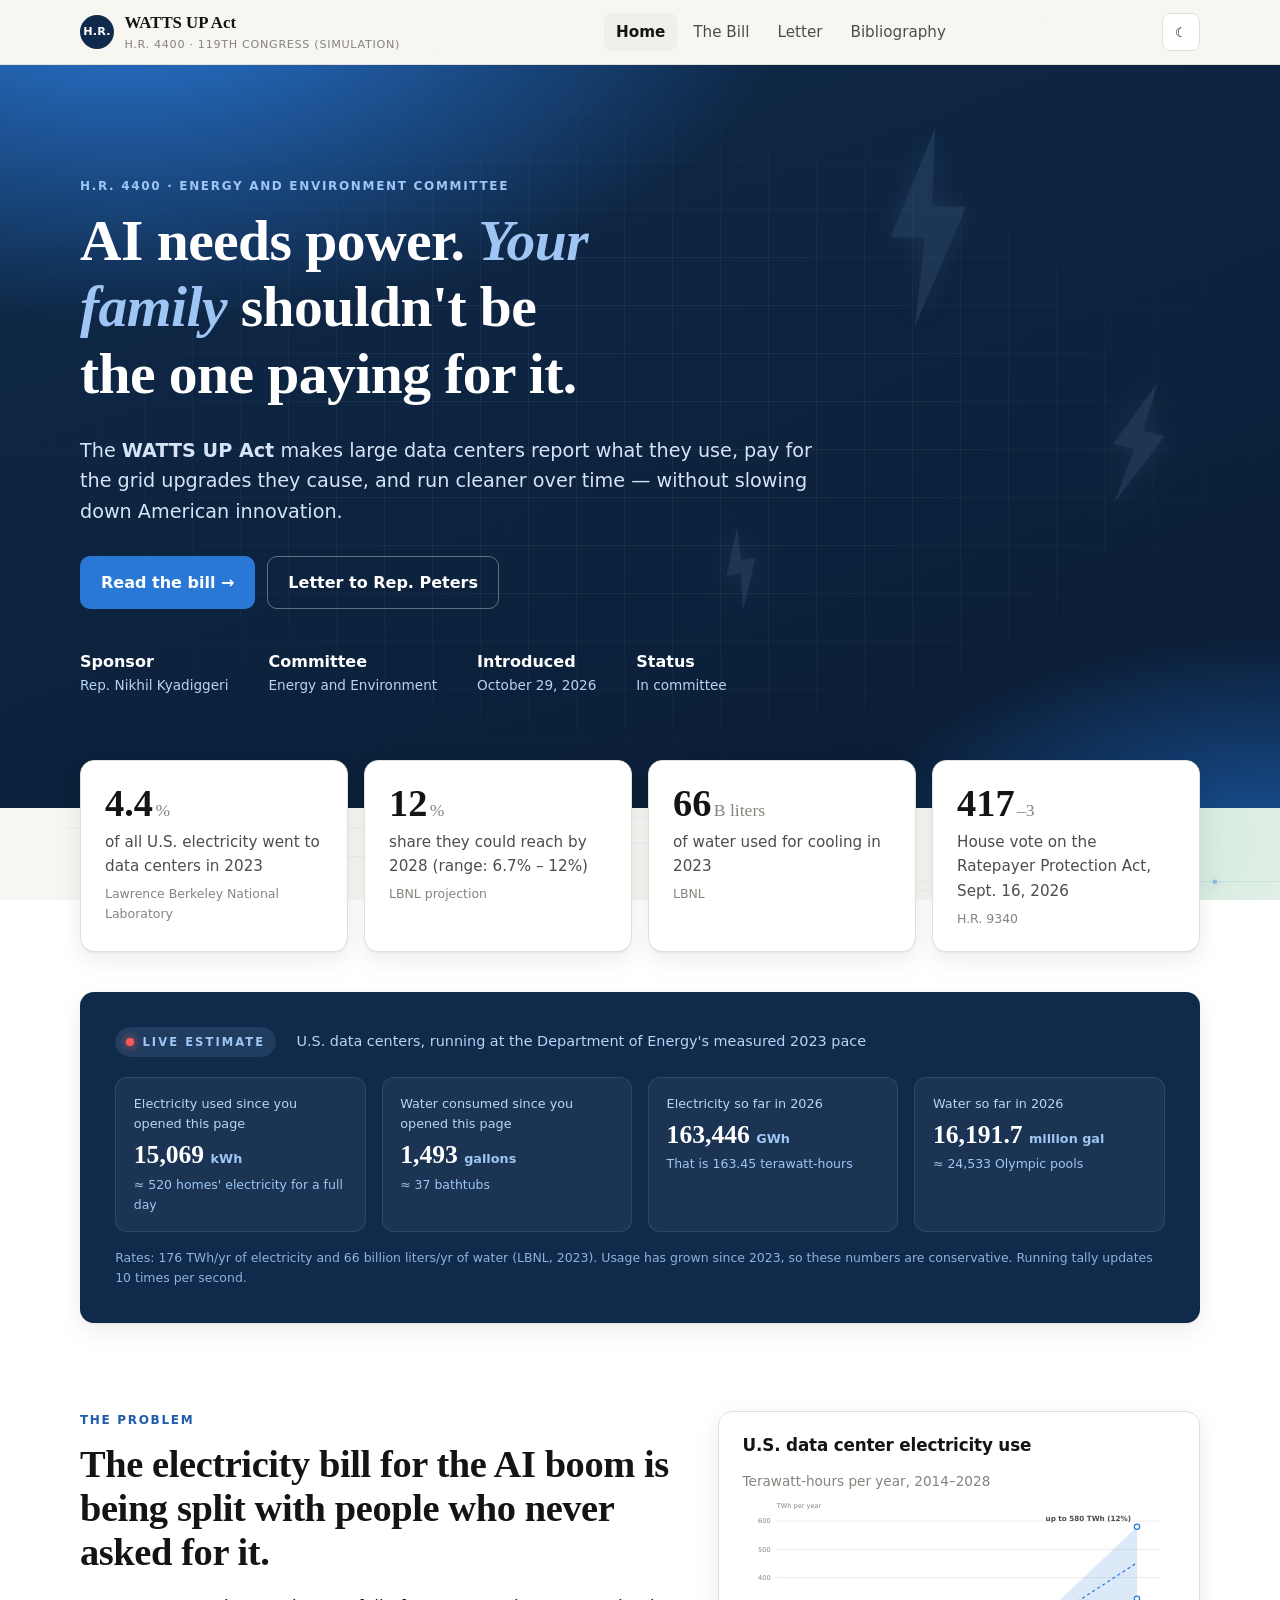
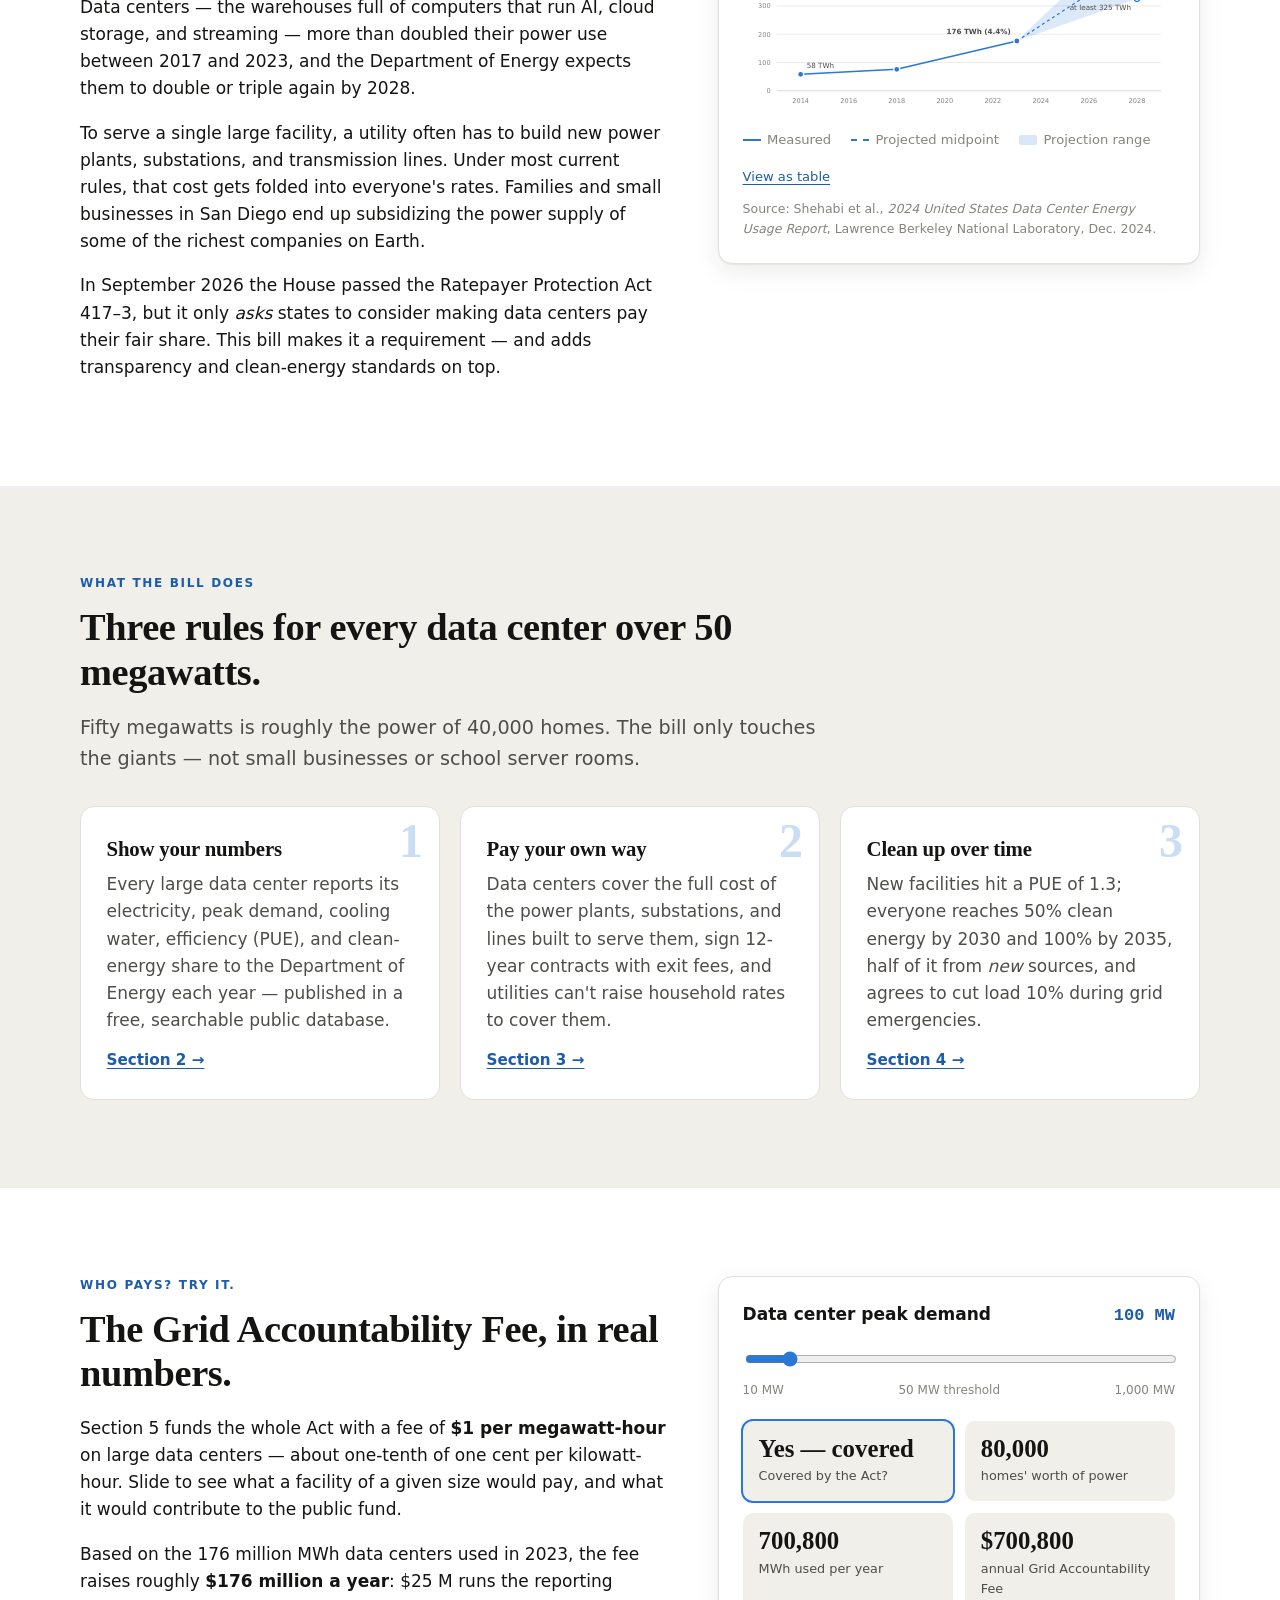
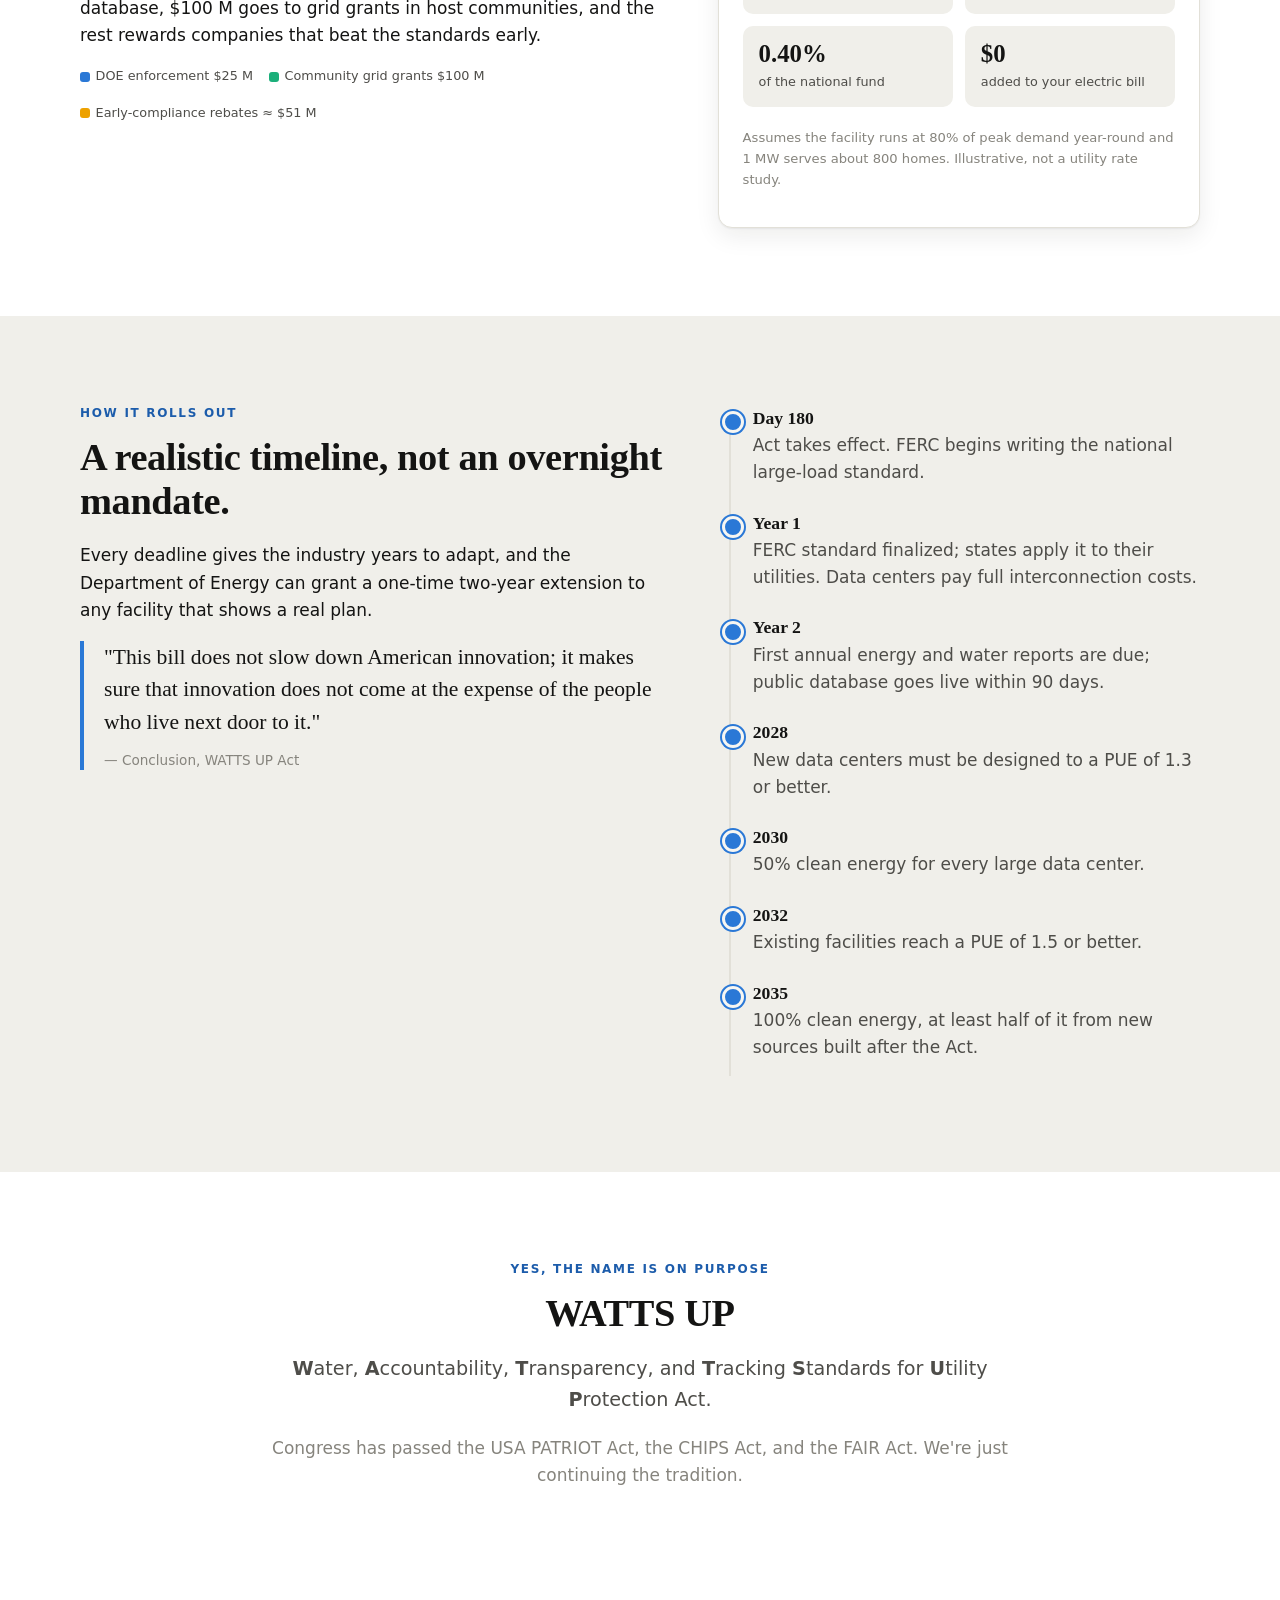
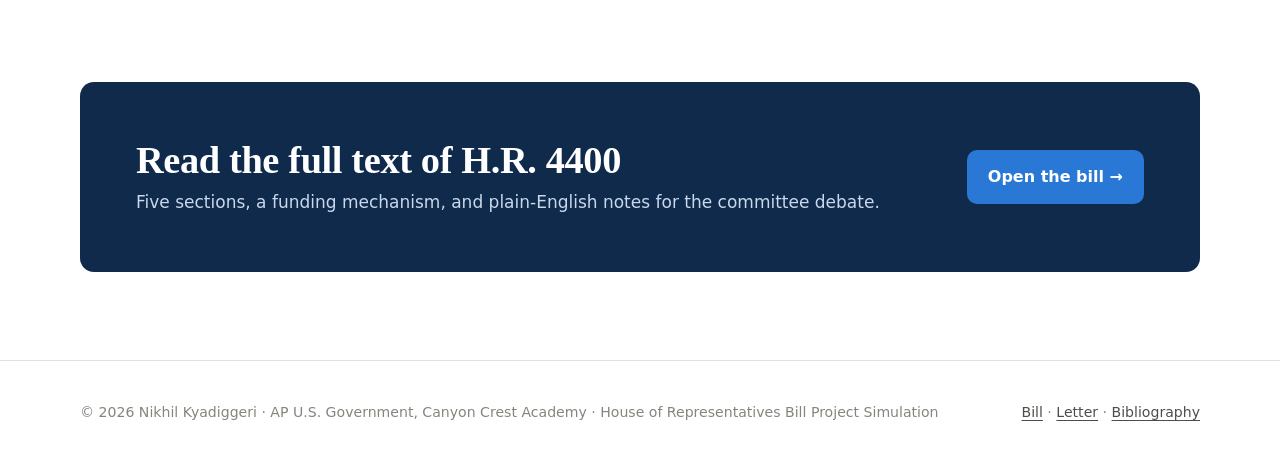
==== commit 20cf0395: "Add intro animation, parallax background, live usage ticker" ====
--- a/index.html
+++ b/index.html
@@ -87,12 +87,12 @@
           </div>
           <div class="live-item">
             <div class="live-k">Electricity so far in <span id="liveYear">2026</span></div>
-            <div class="live-v"><span id="liveYtd">0</span><small>MWh</small></div>
+            <div class="live-v"><span id="liveYtd">0</span><small>GWh</small></div>
             <div class="live-note">That is <span id="liveYtdTwh">0</span> terawatt-hours</div>
           </div>
           <div class="live-item">
             <div class="live-k">Water so far in <span id="liveYear2">2026</span></div>
-            <div class="live-v"><span id="liveYtdGal">0</span><small>thousand gal</small></div>
+            <div class="live-v"><span id="liveYtdGal">0</span><small>million gal</small></div>
             <div class="live-note">≈ <span id="liveYtdOlympic">0</span> Olympic pools</div>
           </div>
         </div>
--- a/styles.css
+++ b/styles.css
@@ -322,7 +322,7 @@
 .live-grid { display: grid; grid-template-columns: repeat(auto-fit, minmax(230px, 1fr)); gap: 1rem; }
 .live-item { background: rgba(255,255,255,.05); border: 1px solid rgba(255,255,255,.09); border-radius: 12px; padding: 1rem 1.1rem; min-width: 0; }
 .live-k { font-size: .8rem; color: #b7d3f6; margin-bottom: .4rem; }
-.live-v { font-family: var(--serif); font-size: clamp(1.6rem, 2.6vw, 2.2rem); font-weight: 700; font-variant-numeric: tabular-nums; line-height: 1.1; color: #fff; white-space: nowrap; overflow: hidden; text-overflow: ellipsis; }
+.live-v { font-family: var(--serif); font-size: clamp(1.5rem, 2vw, 2rem); font-weight: 700; font-variant-numeric: tabular-nums; line-height: 1.1; color: #fff; white-space: nowrap; overflow: hidden; text-overflow: ellipsis; }
 .live-v small { font-family: var(--sans); font-size: .8rem; font-weight: 600; color: #9ec5f4; margin-left: .4rem; }
 .live-note { font-size: .78rem; color: #9ec5f4; margin-top: .35rem; }
 .live-foot { color: #8fb1dc; font-size: .78rem; margin: 1rem 0 0; }
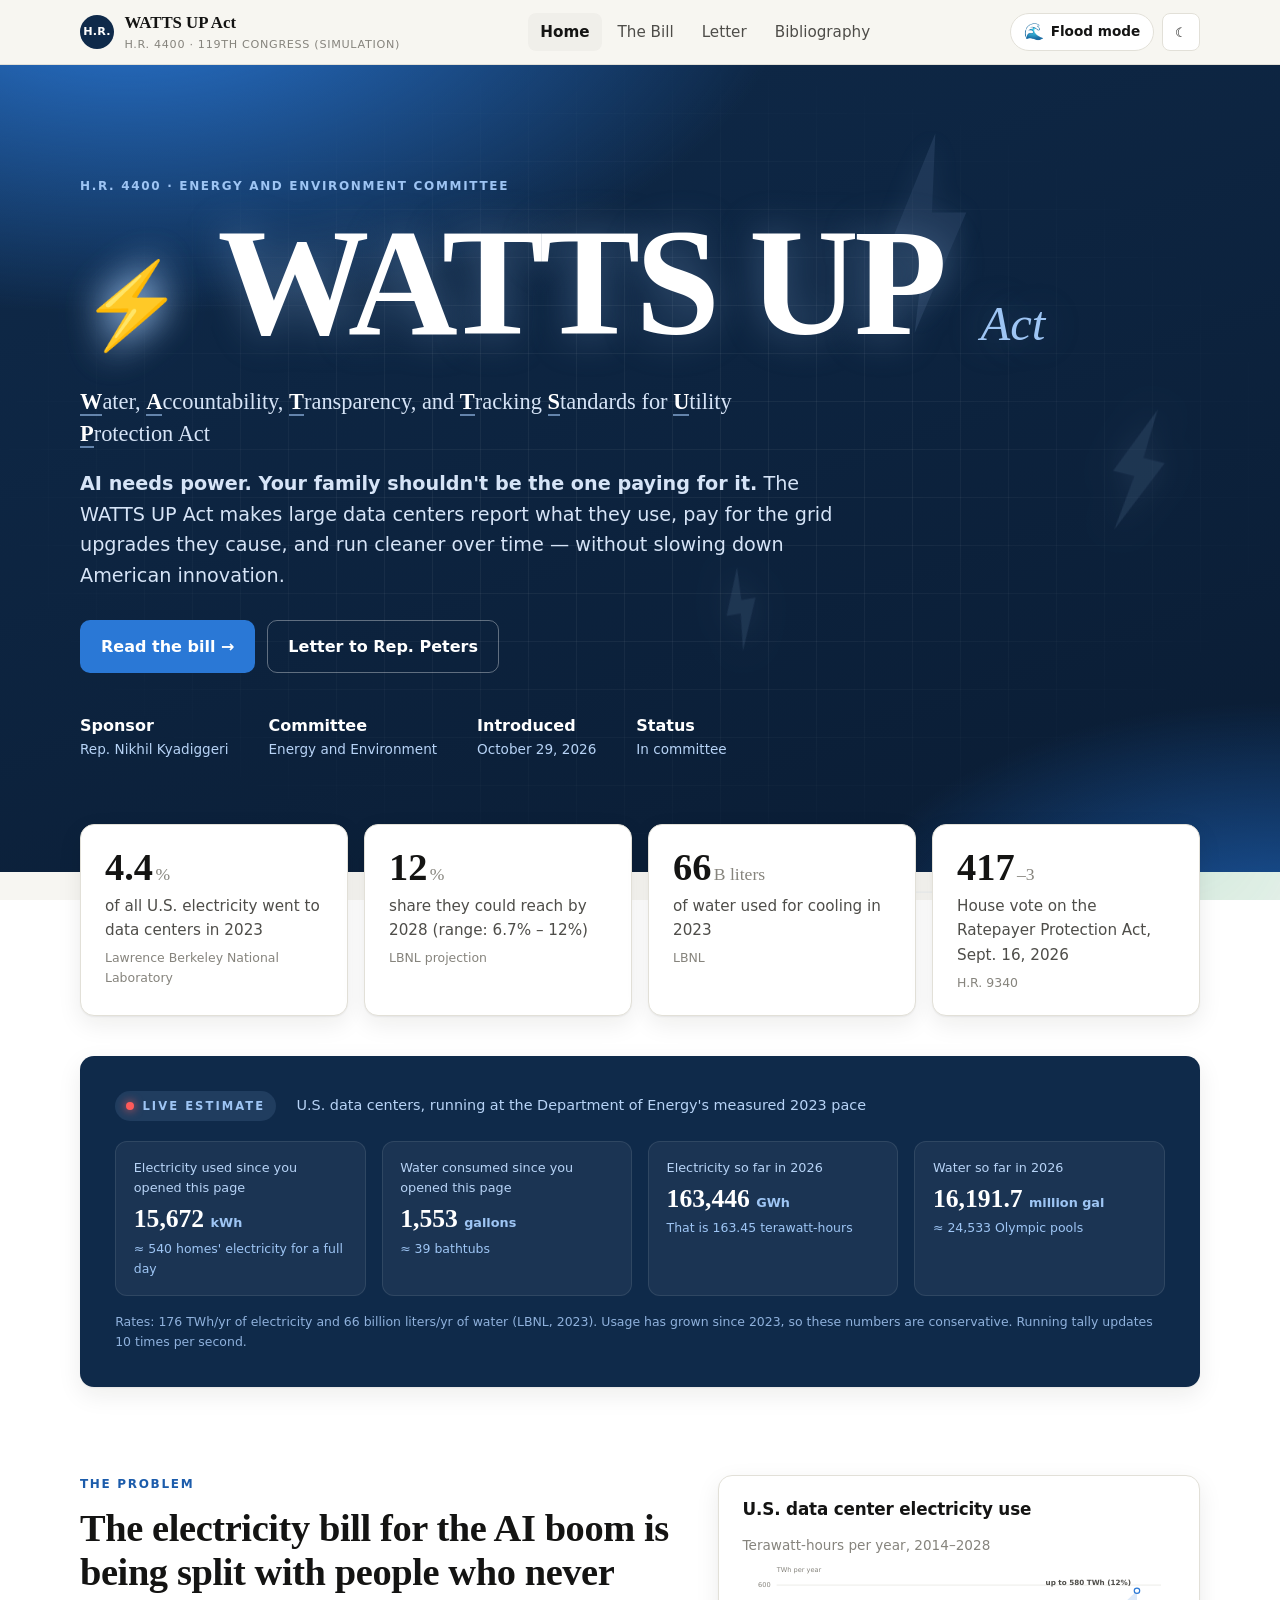
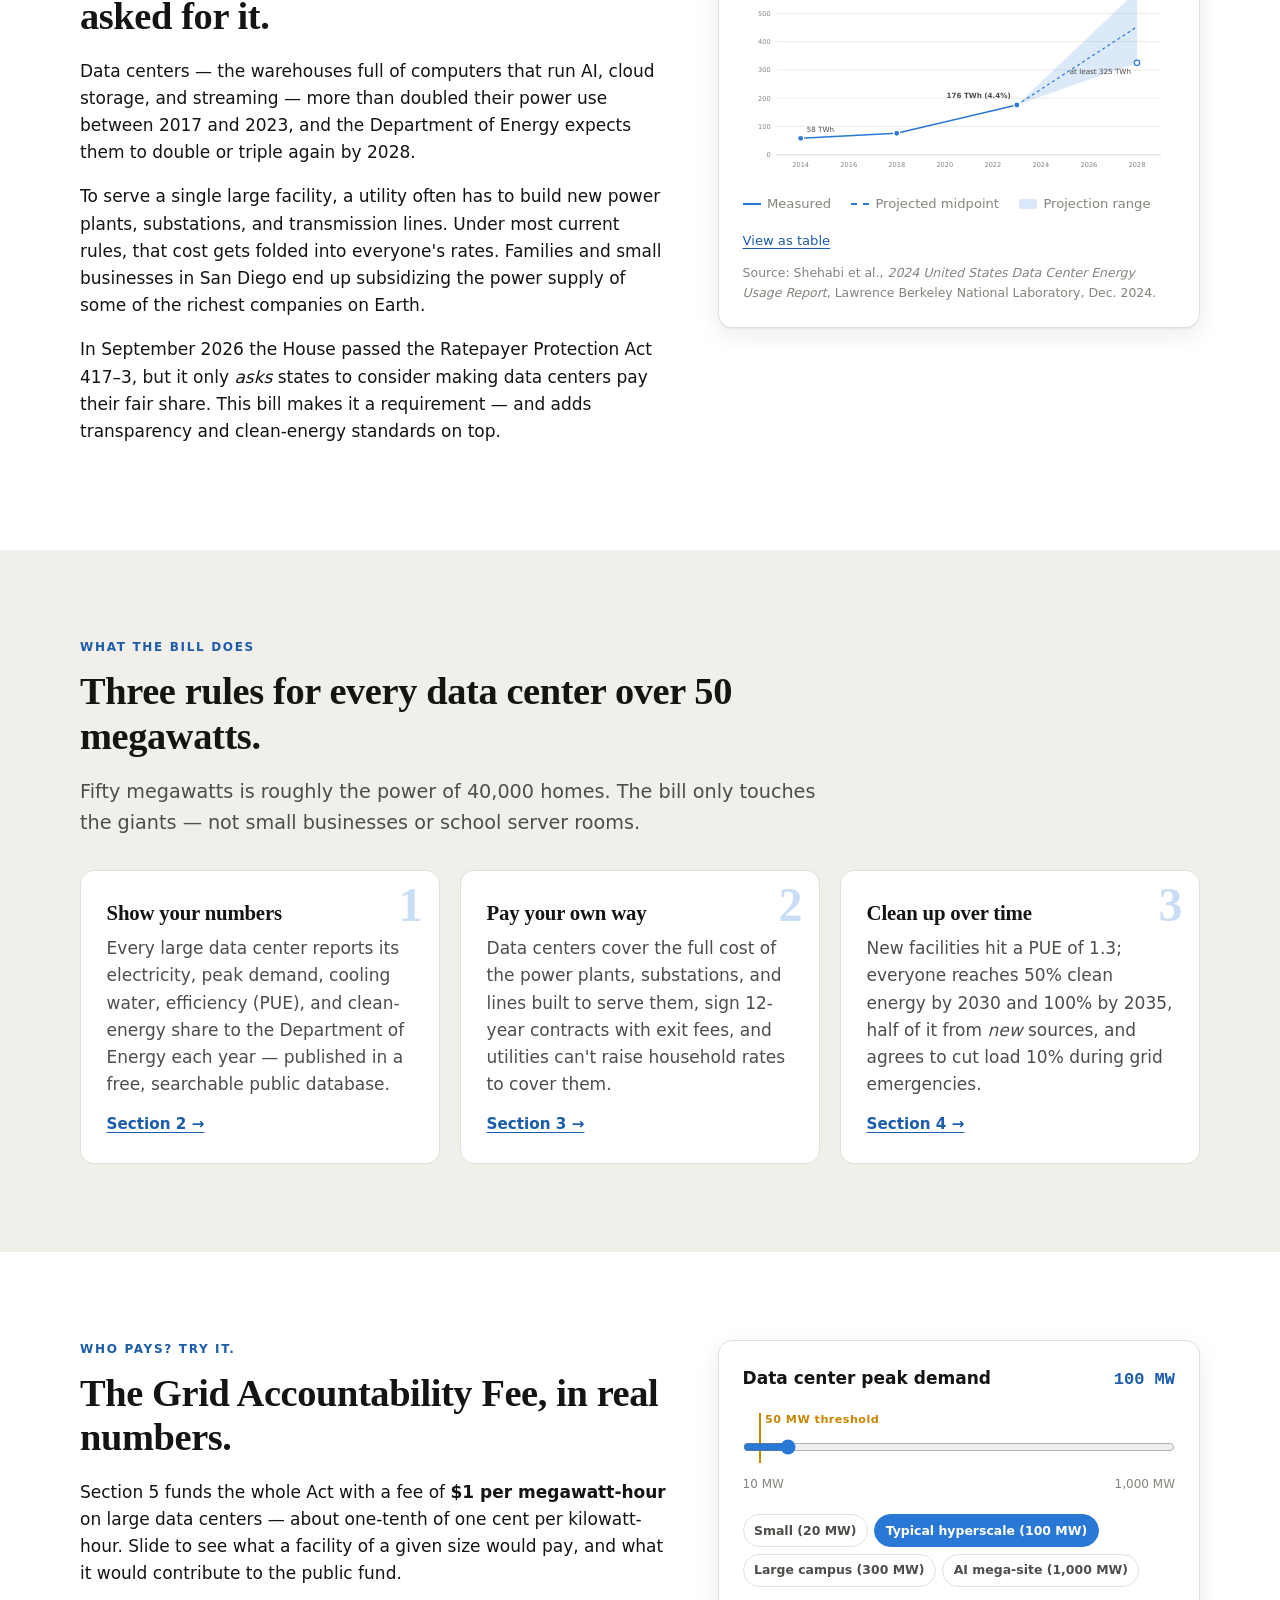
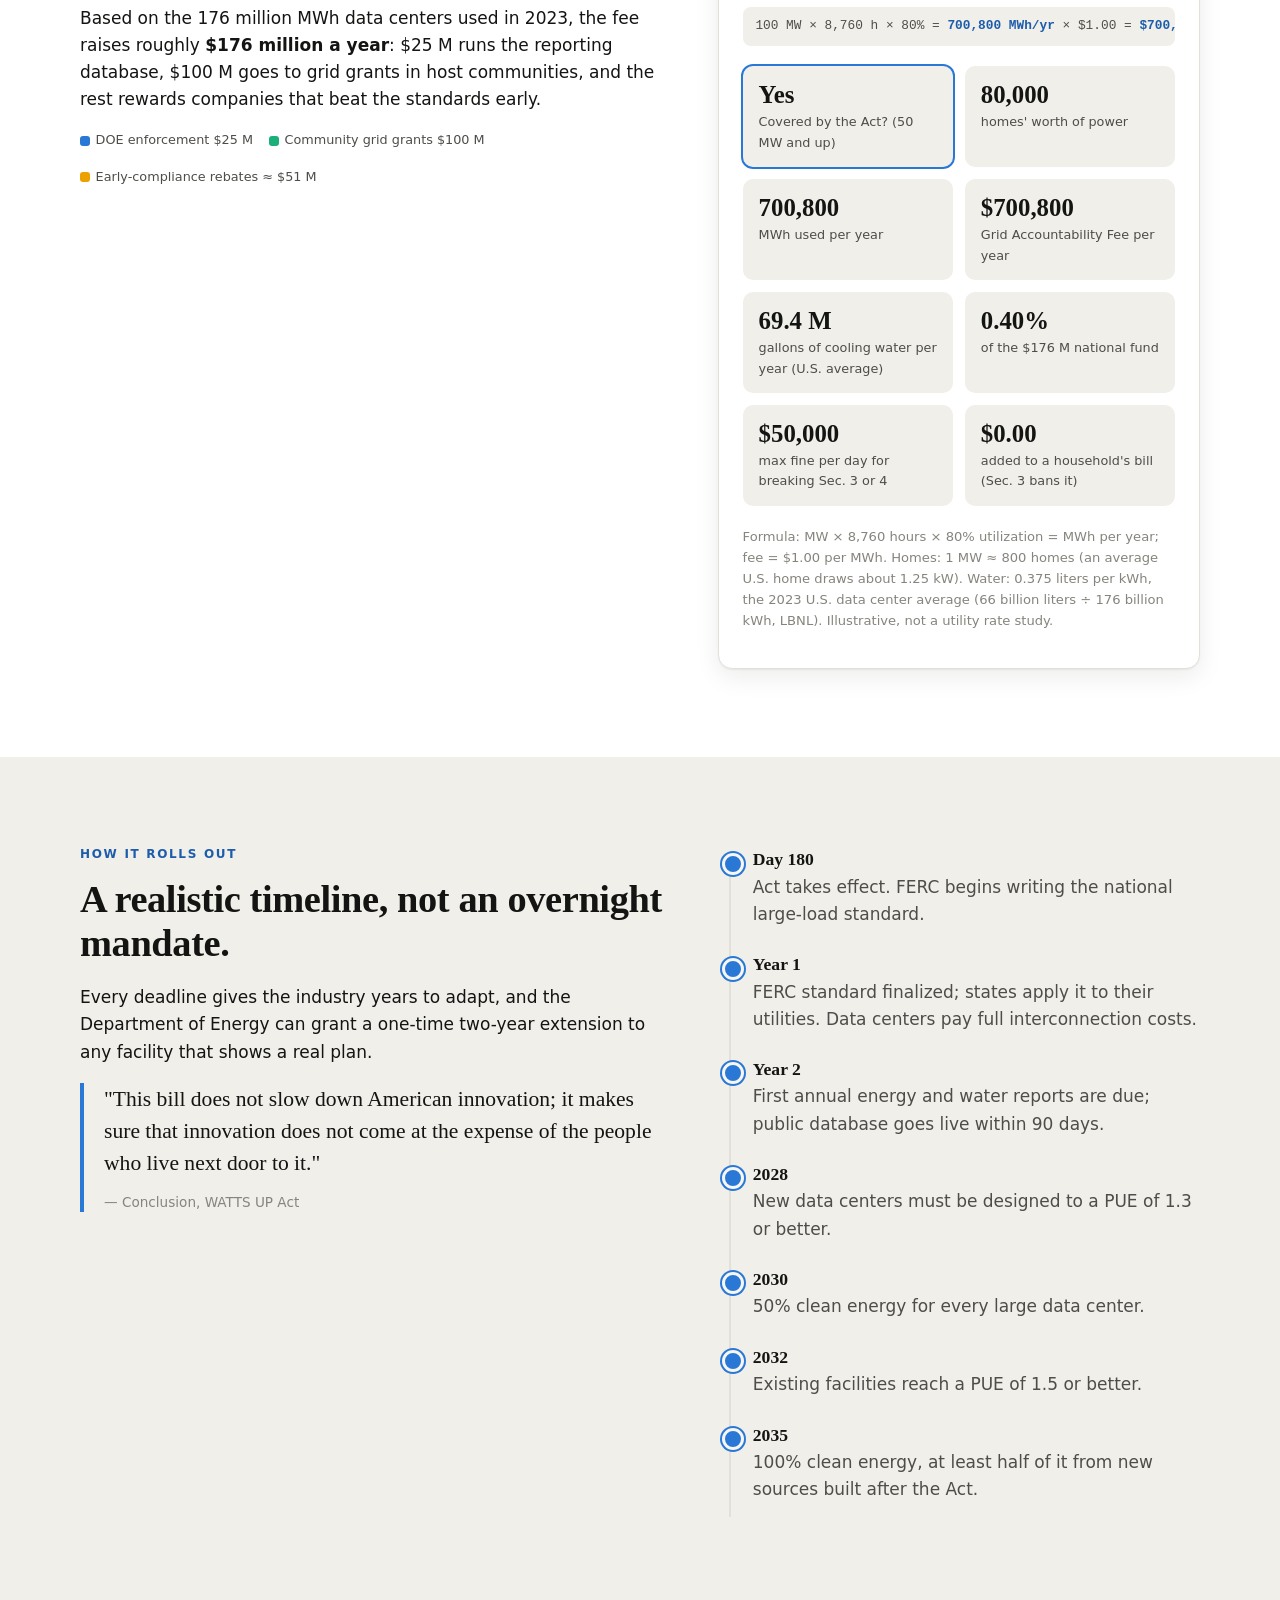
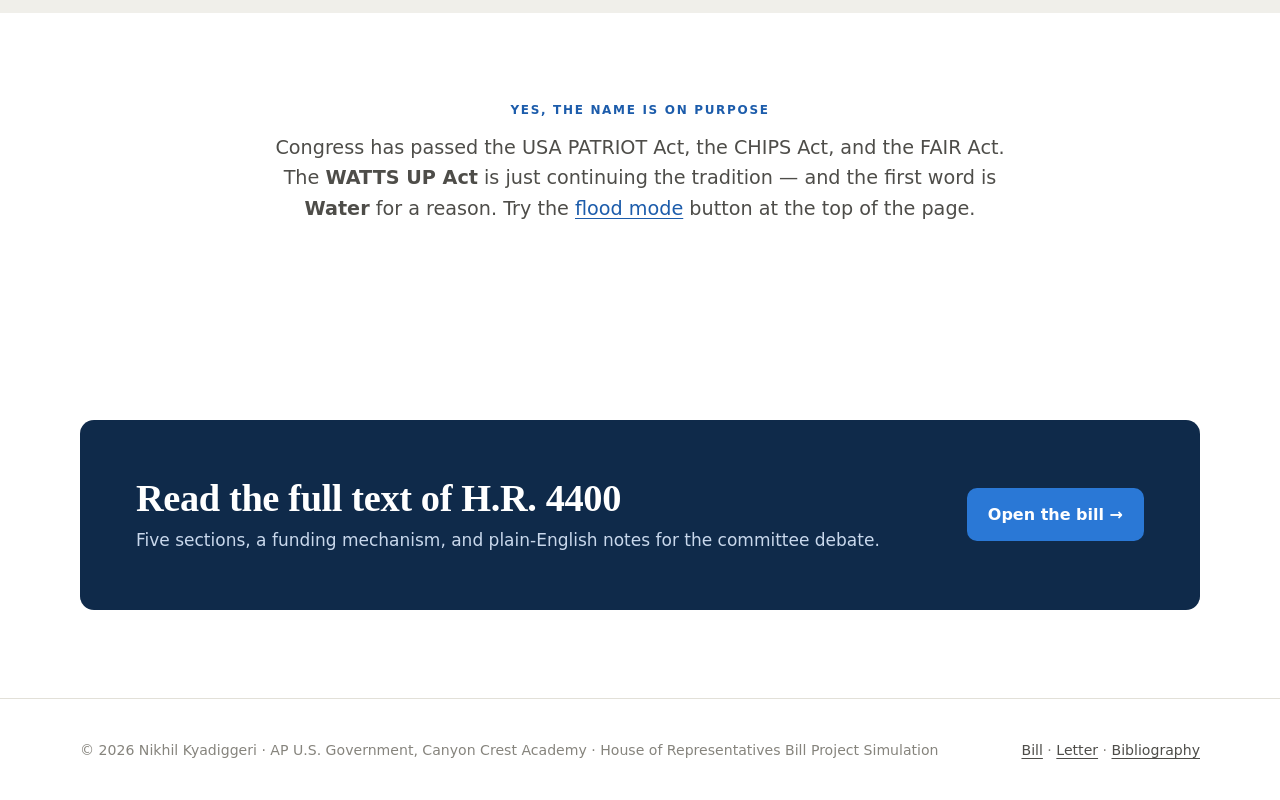
==== commit 65af079a: "WATTS UP wordmark hero, exact fee calculator, flood mode" ====
--- a/index.html
+++ b/index.html
@@ -28,6 +28,7 @@
       <li><a href="bibliography.html">Bibliography</a></li>
     </ul>
     <div style="display:flex;gap:.5rem">
+      <button class="flood-btn" id="floodBtn" type="button" aria-pressed="false" title="Flood mode: see data center water use as rising water"><span class="fb-icon" aria-hidden="true">🌊</span><span class="fb-text">Flood mode</span></button>
       <button class="icon-btn" id="themeBtn" title="Toggle dark mode" aria-label="Toggle dark mode">☾</button>
       <button class="icon-btn menu-btn" id="menuBtn" aria-label="Open menu" aria-controls="navLinks">☰</button>
     </div>
@@ -43,8 +44,9 @@
     </div>
     <div class="wrap">
       <div class="eyebrow">H.R. 4400 · Energy and Environment Committee</div>
-      <h1>AI needs power. <em>Your family</em> shouldn't be the one paying for it.</h1>
-      <p class="lede">The <strong>WATTS UP Act</strong> makes large data centers report what they use, pay for the grid upgrades they cause, and run cleaner over time — without slowing down American innovation.</p>
+      <h1 class="wordmark"><span class="wm-bolt" aria-hidden="true">⚡</span>WATTS UP<span class="wm-act">Act</span></h1>
+      <p class="acronym-line"><b>W</b>ater, <b>A</b>ccountability, <b>T</b>ransparency, and <b>T</b>racking <b>S</b>tandards for <b>U</b>tility <b>P</b>rotection Act</p>
+      <p class="lede"><strong>AI needs power. Your family shouldn't be the one paying for it.</strong> The WATTS UP Act makes large data centers report what they use, pay for the grid upgrades they cause, and run cleaner over time — without slowing down American innovation.</p>
       <div class="hero-actions">
         <a class="btn btn-primary" href="bill.html">Read the bill →</a>
         <a class="btn btn-ghost" href="letter.html">Letter to Rep. Peters</a>
@@ -158,17 +160,29 @@
       </div>
       <div class="card calc reveal">
         <label for="mwSlider">Data center peak demand <output id="mwOut">100 MW</output></label>
-        <input type="range" id="mwSlider" min="10" max="1000" step="10" value="100" aria-describedby="calcNote">
-        <div class="ticks"><span>10 MW</span><span>50 MW threshold</span><span>1,000 MW</span></div>
+        <div class="slider-wrap">
+          <input type="range" id="mwSlider" min="10" max="1000" step="10" value="100" aria-describedby="calcNote">
+          <div class="threshold" style="left:4.04%"><span>50 MW threshold</span></div>
+        </div>
+        <div class="ticks"><span>10 MW</span><span>1,000 MW</span></div>
+        <div class="presets" role="group" aria-label="Example sizes">
+          <button type="button" data-mw="20">Small (20 MW)</button>
+          <button type="button" data-mw="100">Typical hyperscale (100 MW)</button>
+          <button type="button" data-mw="300">Large campus (300 MW)</button>
+          <button type="button" data-mw="1000">AI mega-site (1,000 MW)</button>
+        </div>
+        <div class="formula" id="formula">100 MW × 8,760 h × 80% = <b>700,800 MWh/yr</b> × $1.00 = <b>$700,800</b></div>
         <div class="results">
-          <div class="result" id="rCoveredBox"><div class="v" id="rCovered">Yes</div><div class="k">Covered by the Act?</div></div>
+          <div class="result" id="rCoveredBox"><div class="v" id="rCovered">Yes</div><div class="k">Covered by the Act? (50 MW and up)</div></div>
           <div class="result"><div class="v" id="rHomes">80,000</div><div class="k">homes' worth of power</div></div>
           <div class="result"><div class="v" id="rMwh">700,800</div><div class="k">MWh used per year</div></div>
-          <div class="result"><div class="v" id="rFee">$0.7 M</div><div class="k">annual Grid Accountability Fee</div></div>
-          <div class="result"><div class="v" id="rShare">0.40%</div><div class="k">of the national fund</div></div>
-          <div class="result"><div class="v" id="rBillShare">$0</div><div class="k">added to your electric bill</div></div>
-        </div>
-        <p class="note" id="calcNote">Assumes the facility runs at 80% of peak demand year-round and 1 MW serves about 800 homes. Illustrative, not a utility rate study.</p>
+          <div class="result"><div class="v" id="rFee">$700,800</div><div class="k">Grid Accountability Fee per year</div></div>
+          <div class="result"><div class="v" id="rWater">69.5 M</div><div class="k">gallons of cooling water per year (U.S. average)</div></div>
+          <div class="result"><div class="v" id="rShare">0.40%</div><div class="k">of the $176 M national fund</div></div>
+          <div class="result"><div class="v" id="rFine">$50,000</div><div class="k">max fine per day for breaking Sec. 3 or 4</div></div>
+          <div class="result"><div class="v" id="rBillShare">$0.00</div><div class="k">added to a household's bill (Sec. 3 bans it)</div></div>
+        </div>
+        <p class="note" id="calcNote">Formula: MW × 8,760 hours × 80% utilization = MWh per year; fee = $1.00 per MWh. Homes: 1 MW ≈ 800 homes (an average U.S. home draws about 1.25 kW). Water: 0.375 liters per kWh, the 2023 U.S. data center average (66 billion liters ÷ 176 billion kWh, LBNL). Illustrative, not a utility rate study.</p>
       </div>
     </div>
   </section>
@@ -196,9 +210,7 @@
   <section id="acronym">
     <div class="narrow reveal" style="text-align:center">
       <div class="eyebrow">Yes, the name is on purpose</div>
-      <h2>WATTS UP</h2>
-      <p class="lede" style="margin-inline:auto"><strong>W</strong>ater, <strong>A</strong>ccountability, <strong>T</strong>ransparency, and <strong>T</strong>racking <strong>S</strong>tandards for <strong>U</strong>tility <strong>P</strong>rotection Act.</p>
-      <p class="muted">Congress has passed the USA PATRIOT Act, the CHIPS Act, and the FAIR Act. We're just continuing the tradition.</p>
+      <p class="lede" style="margin-inline:auto">Congress has passed the USA PATRIOT Act, the CHIPS Act, and the FAIR Act. The <strong>WATTS UP Act</strong> is just continuing the tradition — and the first word is <strong>Water</strong> for a reason. Try the <button type="button" class="link-btn" id="floodBtn2">flood mode</button> button at the top of the page.</p>
     </div>
   </section>
 
@@ -218,6 +230,26 @@
     <div><a href="bill.html">Bill</a> · <a href="letter.html">Letter</a> · <a href="bibliography.html">Bibliography</a></div>
   </div>
 </footer>
+
+<!-- Flood mode: water overlay, gauge, and the SVG ripple filter that distorts the page -->
+<svg width="0" height="0" style="position:absolute" aria-hidden="true">
+  <filter id="waterRipple" x="-5%" y="-5%" width="110%" height="110%">
+    <feTurbulence id="rippleNoise" type="fractalNoise" baseFrequency="0.006 0.018" numOctaves="2" seed="3" result="noise"/>
+    <feDisplacementMap in="SourceGraphic" in2="noise" scale="0" xChannelSelector="R" yChannelSelector="G"/>
+  </filter>
+</svg>
+<canvas id="floodCanvas" aria-hidden="true"></canvas>
+<div id="floodGauge" role="status" aria-live="polite" hidden>
+  <div class="fg-head"><span class="live-dot"></span>FLOOD MODE · <span id="fgYear">2026</span> so far</div>
+  <div class="fg-big"><span id="fgGal">0</span><small>billion gallons</small></div>
+  <div class="fg-row">Water consumed by U.S. data centers this year (at the 2023 pace). The water on your screen is <b id="fgPct">0%</b> of the full-year total.</div>
+  <div class="fg-grid">
+    <div><b id="fgPark">0 ft</b><span>deep over all of Central Park</span></div>
+    <div><b id="fgPools">0</b><span>Olympic pools</span></div>
+    <div><b id="fgPerSec">0</b><span>gallons per second, right now</span></div>
+  </div>
+  <div class="fg-foot">66 billion liters per year (LBNL 2023) ÷ Central Park's 843 acres. Fish are decorative; the numbers are not.</div>
+</div>
 <script src="app.js"></script>
 </body>
 </html>
--- a/styles.css
+++ b/styles.css
@@ -333,3 +333,49 @@
   body.home.hero-in .hero .wrap > * { animation: none; opacity: 1; }
   body.home.intro-running .hero .wrap > * { opacity: 1; }
 }
+
+/* ===== Wordmark hero ===== */
+.hero h1.wordmark { font-size: clamp(3.6rem, 12vw, 9.5rem); line-height: .95; letter-spacing: -.03em; max-width: none; margin: .1em 0 .2em; display: flex; align-items: baseline; flex-wrap: wrap; gap: .1em .25em; text-shadow: 0 0 40px rgba(158,197,244,.35); }
+.hero .wm-bolt { font-size: .55em; filter: drop-shadow(0 0 18px rgba(158,197,244,.9)); animation: boltFlicker 4s ease-in-out infinite; }
+.hero .wm-act { font-size: .32em; font-weight: 500; font-style: italic; color: #9ec5f4; letter-spacing: 0; align-self: flex-end; margin-bottom: .18em; }
+@keyframes boltFlicker { 0%, 88%, 100% { opacity: 1; } 90% { opacity: .55; } 92% { opacity: 1; } 95% { opacity: .7; } }
+.hero .acronym-line { font-family: var(--serif); font-size: clamp(1.05rem, 1.8vw, 1.4rem); color: #d6e4f7; max-width: 60ch; margin: 0 0 1.25rem; line-height: 1.4; }
+.hero .acronym-line b { color: #fff; font-weight: 700; border-bottom: 2px solid rgba(158,197,244,.6); }
+body.home.hero-in .hero .wrap > :nth-child(6) { animation-delay: .4s; }
+body.home.hero-in .hero .wrap > :nth-child(7) { animation-delay: .48s; }
+.link-btn { background: none; border: 0; padding: 0; font: inherit; color: var(--accent-ink); text-decoration: underline; text-underline-offset: 3px; cursor: pointer; }
+
+/* ===== Calculator additions ===== */
+.slider-wrap { position: relative; padding-top: 1.4rem; }
+.slider-wrap input { position: relative; z-index: 1; margin: 0; }
+.threshold { position: absolute; top: 0; bottom: 0; width: 2px; background: var(--amber); transform: translateX(-1px); pointer-events: none; }
+.threshold span { position: absolute; top: -2px; left: 6px; white-space: nowrap; font-size: .7rem; font-weight: 700; color: var(--amber); letter-spacing: .04em; }
+.presets { display: flex; flex-wrap: wrap; gap: .4rem; }
+.presets button { font: inherit; font-size: .78rem; font-weight: 600; padding: .35rem .65rem; border-radius: 999px; border: 1px solid var(--line); background: var(--surface); color: var(--ink-2); cursor: pointer; }
+.presets button:hover, .presets button.active { background: var(--accent); color: #fff; border-color: var(--accent); }
+.formula { font-family: var(--mono); font-size: .8rem; color: var(--ink-2); background: var(--surface-2); border-radius: 8px; padding: .6rem .8rem; overflow-x: auto; white-space: nowrap; }
+.formula b { color: var(--accent-ink); }
+
+/* ===== Flood mode ===== */
+.flood-btn { display: inline-flex; align-items: center; gap: .4rem; height: 38px; padding: 0 .8rem; border-radius: 999px; border: 1px solid var(--line); background: var(--surface); color: var(--ink); font: inherit; font-size: .85rem; font-weight: 600; cursor: pointer; transition: background .2s ease, color .2s ease, box-shadow .2s ease; }
+.flood-btn:hover { background: var(--surface-2); }
+.flood-btn[aria-pressed="true"] { background: #0b5fa5; color: #fff; border-color: #0b5fa5; box-shadow: 0 0 0 4px rgba(42,120,214,.25); }
+.flood-btn .fb-icon { font-size: 1rem; line-height: 1; }
+@media (max-width: 760px) { .flood-btn .fb-text { display: none; } .flood-btn { width: 38px; padding: 0; justify-content: center; } }
+#floodCanvas { position: fixed; inset: 0; width: 100%; height: 100%; z-index: 40; pointer-events: none; display: none; }
+body.flooded #floodCanvas { display: block; }
+body.flooded main { filter: url(#waterRipple); }
+body.flooded .hero-bolts, body.flooded .bg-layer canvas { opacity: .25; }
+#floodGauge { position: fixed; left: 16px; bottom: 16px; z-index: 45; width: min(380px, calc(100vw - 32px)); background: rgba(6,24,48,.88); color: #fff; border: 1px solid rgba(158,197,244,.35); border-radius: 14px; padding: .9rem 1rem; backdrop-filter: blur(8px); -webkit-backdrop-filter: blur(8px); box-shadow: 0 12px 40px rgba(0,0,0,.4); font-family: var(--sans); transform: translateY(20px); opacity: 0; transition: transform .4s ease, opacity .4s ease; }
+#floodGauge.show { transform: none; opacity: 1; }
+#floodGauge .fg-head { display: flex; align-items: center; gap: .5rem; font-size: .7rem; font-weight: 800; letter-spacing: .16em; color: #9ec5f4; }
+#floodGauge .fg-big { font-family: var(--serif); font-size: 2rem; font-weight: 700; line-height: 1.1; margin: .35rem 0 .2rem; font-variant-numeric: tabular-nums; }
+#floodGauge .fg-big small { font-family: var(--sans); font-size: .75rem; font-weight: 600; color: #9ec5f4; margin-left: .4rem; }
+#floodGauge .fg-row { font-size: .8rem; color: #d6e4f7; line-height: 1.4; }
+#floodGauge .fg-row b { color: #fff; }
+#floodGauge .fg-grid { display: grid; grid-template-columns: repeat(3, 1fr); gap: .5rem; margin-top: .6rem; }
+#floodGauge .fg-grid div { background: rgba(255,255,255,.06); border-radius: 8px; padding: .45rem .5rem; min-width: 0; }
+#floodGauge .fg-grid b { display: block; font-size: 1rem; font-variant-numeric: tabular-nums; white-space: nowrap; overflow: hidden; text-overflow: ellipsis; }
+#floodGauge .fg-grid span { display: block; font-size: .66rem; color: #9ec5f4; line-height: 1.25; margin-top: .15rem; }
+#floodGauge .fg-foot { font-size: .66rem; color: #8fb1dc; margin-top: .6rem; line-height: 1.35; }
+@media (prefers-reduced-motion: reduce) { .hero .wm-bolt { animation: none; } }
